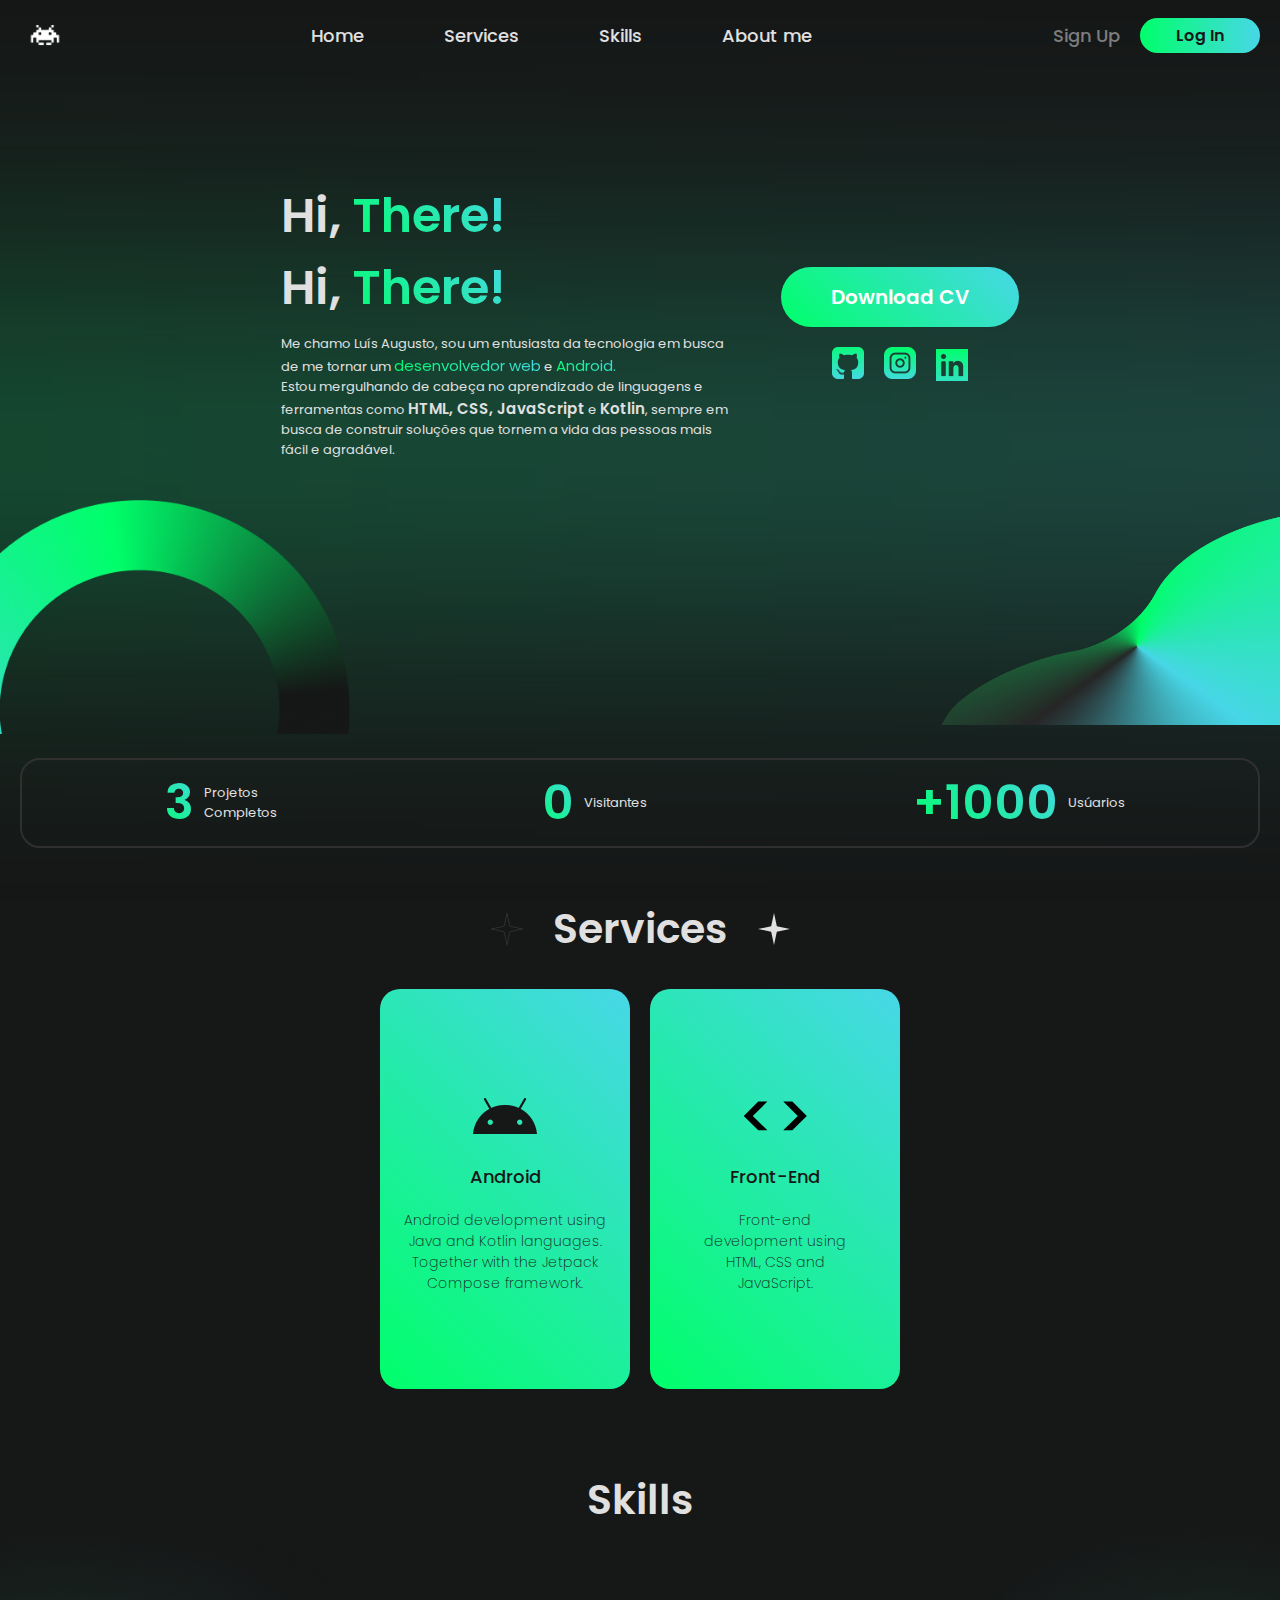
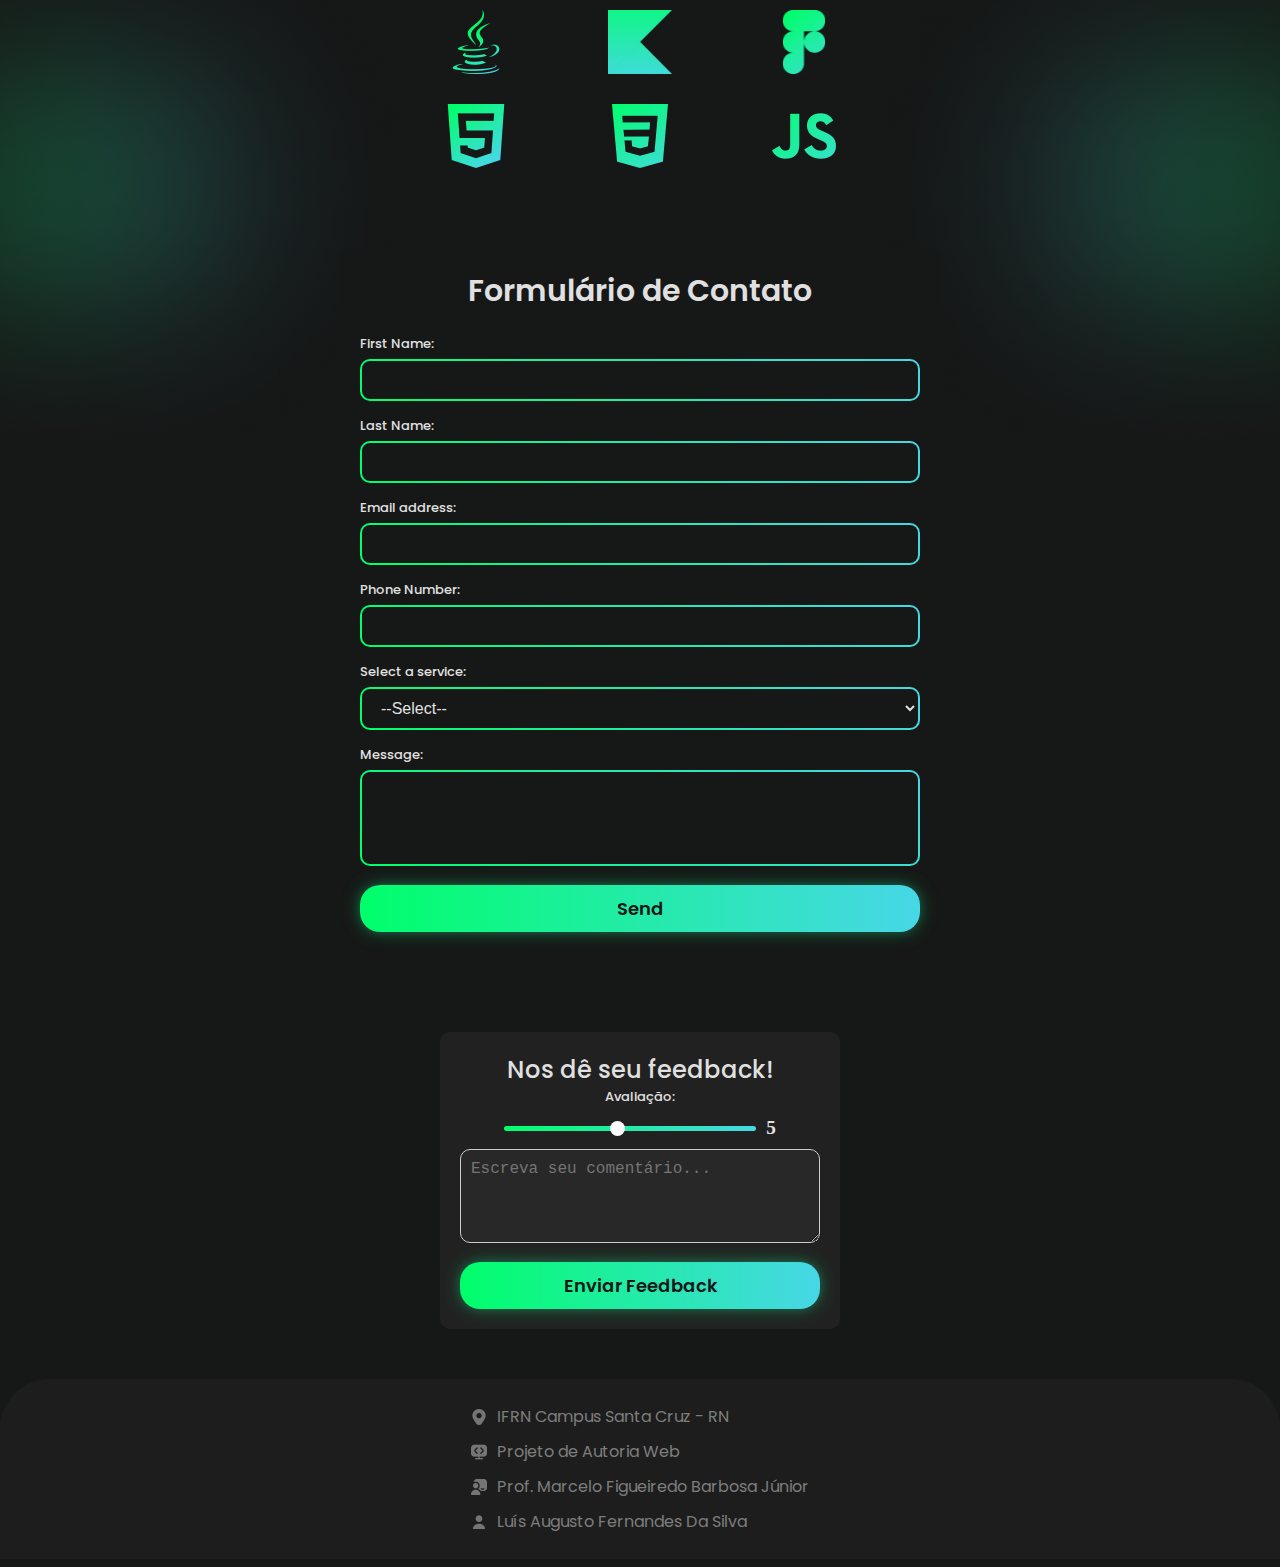
==== index.html @ b987722d "Tags estruturais inseridas" ====
<!DOCTYPE html>
  <html>

  <head>
    <meta charset="UTF-8">
    <meta name="viewport" content="width=device-width, initial-scale=1.0">
    <link rel="preconnect" href="https://fonts.googleapis.com">
    <link rel="preconnect" href="https://fonts.gstatic.com" crossorigin>
    <link
      href="https://fonts.googleapis.com/css2?family=Poppins:ital,wght@0,100;0,200;0,300;0,400;0,500;0,600;0,700;0,800;0,900&display=swap"
      rel="stylesheet">
    <link href="style.css" rel="stylesheet" type="text/css" />
    <title>Augusto - Portifolio</title>
    <script src="script.js" defer></script>
  </head>

  <body>
    <nav class="navbar">
      <img src="logo.webp" class="logo" alt="Logo" />
      <ul>
        <li class="item"><a href="#home">Home</a></li>
        <li class="item"><a href="#servicos">Services</a></li>
        <li class="item"><a href="#habilidades">Skills</a></li>
        <li class="item"><a href="about.html">About me</a></li>
      </ul>
      <div class="logar">
        <button class="signup">Sign Up</button>
        <input type="button" value="Log In" class="login" />
      </div>
    </nav>

    <div id="home" class="shine-bg">
      <div class="container">
        <aside class="apresentacao">
          <span class="text-normal">Hi, </span>
          <span class="text-gradient">There!</span>
          <div>
  <span class="text-normal">Hi, </span>
  <span class="text-gradient">There!</span>
</div>
    <div class="apresentacao2">
        <p class="text-normal-apresentacao">
            Me chamo Luís Augusto, sou um entusiasta da tecnologia em busca de me tornar um
   <span class="text-gradient-apresentacao">desenvolvedor web</span> e 
    <span class="text-gradient-apresentacao">Android.</span>
  </p>
    <p class="text-normal-apresentacao">
      Estou mergulhando de cabeça no aprendizado de linguagens e ferramentas como
      <span class="text-bold">HTML, CSS, JavaScript</span> e 
    <span class="text-bold">Kotlin</span>, sempre em busca de construir soluções que 
      tornem a vida das pessoas mais fácil e agradável.
    </p>
  </div>
        </aside>
        <main class="info">
          <div class="curriculo">
            <input type="button" value="Download CV" class="cv-button" />
          </div>
          <div class="sociais">
            <a href="https://github.com/LuisAugustoDev" target="_blank">
              <img src="github.svg" alt="Github" class="git"/>
            </a>
            <a href="https://www.instagram.com/lluis.augusto_" target="_blank">
              <img src="instagram.svg" alt="Instagram" class="insta"/>
            </a>
            <img src="linkedin.svg" alt="Linkedin" class="linkedin" class="linkedin"/>
          </div>
        </main>
      </div>
      <div class="conteiner-shapes">
        <div class="circle-shape">
          <img src="circle.png" class="progress" />
        </div>
        <div class="shape">
          <img src="shape.png" class="shape-right" />
        </div>
      </div>
      <div id="servicos" class="borda-info">
        <div class="text-info">
          <span class="text-gradient">3</span>
          <span class="text-normal-apresentacao">Projetos <br> Completos</span>
        </div>
        <div class="visitors">
          <span class="text-gradient">0</span>
          <span class="text-normal-apresentacao">Visitantes</span>
        </div>
        <div class="user">
          <span class="text-gradient">+1000</span>
          <span class="text-normal-apresentacao">Usúarios</span>
        </div>
      </div>
      <div class="section-services">
        <img src="star_outlined.svg" alt="Star" />
        <h3>Services</h3>
        <img src="star.svg" alt="Star" />
      </div>
      <section class="services">
        <div class="android">
          <img src="android.svg" />
          <h3 class="service-android-text">Android</h3>
          <h5 class="service-android">Android development using Java and Kotlin languages. Together with the Jetpack
            Compose framework.</h5>
        </div>
        <div class="web">
          <img src="tag_html.svg" />
          <h3 class="service-web-text">Front-End</h3>
          <h5 class="service-web">Front-end development using HTML, CSS and JavaScript.</h5>
        </div>
      </section>
      <section id="habilidades" class="skills-section">
        <div class="section-services">
          <h3>Skills</h3>
        </div>
        <div class="spot-light">
          <img src="spot.png" />
        </div>
        <div class="spot-light2">
          <img src="spot.png" />
        </div>
        <div class="skills-languages">
          <div class="skills-android">
            <img src="java.svg" />
            <img src="kotlin.svg" />
            <img src="figma.svg" />
          </div>
          <div class="skills-web">
            <img src="html.svg" />
            <img src="css.svg" />
            <img src="javascript.svg" />
          </div>
        </div>
      </section>
      <div class="form-container">
        <h1>Formulário de Contato</h1>
        <form action="#" method="POST">
          <label for="first-name">First Name:</label>
          <input type="text" class="custom-input" id="first-name" name="first-name" required>

          <label for="last-name">Last Name:</label>
          <input type="text" class="custom-input" id="last-name" name="last-name" required>

          <label for="email">Email address:</label>
          <input type="email" class="custom-input" id="email" name="email" required>

          <label for="phone">Phone Number:</label>
          <input type="tel" class="custom-input" id="phone" name="phone" required>

          <label for="service">Select a service:</label>
          <select id="service" class="custom-input" name="service" required>
            <option value="">--Select--</option>
            <option value="android">Android</option>
            <option value="web">Web</option>
          </select>

          <label for="message">Message:</label>
          <textarea id="message" class="custom-input" name="message" rows="4" required></textarea>

          <button type="submit" class="send">Send</button>
        </form>
      </div>
      <div class="feedback">
      <div class="feedback-container">
          <h2>Nos dê seu feedback!</h2>

          <!-- Avaliação com input range -->
          <label for="rating-range">Avaliação:</label>
          <div class="range-container">
              <input type="range" id="rating-range" min="1" max="10" value="5" oninput="updateRatingValue(this.value)">
              <span id="rating-value">5</span> <!-- Exibe o valor da nota -->
          </div>

          <!-- Comentário do usuário -->
          <textarea placeholder="Escreva seu comentário..." rows="4" class="text-field"></textarea>

          <!-- Botão de envio -->
          <button type="submit" class="send">Enviar Feedback</button>
      </div>
      </div>
      <footer class="footer">
        <div class="footer-content">
          <div class="footer-item">
            <img src="local.svg" alt="Local" />
            <p>IFRN Campus Santa Cruz - RN</p>
          </div>
          <div class="footer-item">
            <img src="materia.svg" alt="Matéria" />
            <p>Projeto de Autoria Web</p>
          </div>
          <div class="footer-item">
            <img src="professor.svg" alt="Professor" />
            <p>Prof. Marcelo Figueiredo Barbosa Júnior</p>
          </div>
          <div class="footer-item">
            <img src="user.svg" alt="Aluno" />
            <p>Luís Augusto Fernandes Da Silva</p>
          </div>
        </div>
      </footer>
  </body>

  </html>
---- style.css ----
* {
  padding: 0;
  margin: 0;
  box-sizing: border-box;
}

:root {
  --bg-color: #161717;
  --text-color: #e0e0e0;
  --main-color: #00FF6A;
  --sec-color: #47D7E7;
  --sign-up: #7D7D7D;
  --stroke: #303030;
  --footer-color: #7D7D7D;
  --bg-footer: #1D1D1D;
  --box-color: #1B1B1B;
}

html {
  height: 100vh;
  height: 100%;
  width: 100%;
  scroll-behavior: smooth;
  background-color: var(--bg-color);
}

li {
  color: var(--text-color);
  text-decoration: none; /* Remove sublinhado padrão */
  list-style-type: none; /* Remove estilo padrão da lista */
  position: relative; /* Para posicionar o pseudo-elemento */
  font-family: 'Poppins', sans-serif;
  font-size: 18px;
  font-weight: 500; 
}

.logo {
  width: 50px;
  height: 50px;
}

.navbar {
  display: flex;
  align-items: center;
  justify-content: space-between; /* Espaça a logo, menu e botões */
  width: 100%;
  height: 70px;
  padding: 0 20px;
  z-index: 1000;
}

/* Estilo para o <ul> dentro da navbar */
.navbar ul {
  display: flex;
  list-style-type: none;
  margin: 0;
  padding: 0;
  gap: 80px; /* Controla o espaçamento entre os itens do menu */
  justify-content: center; /* Centraliza os itens do menu */
}

.navbar a{
  text-decoration: none;
  color: var(--text-color);
}

.navbar .item::after {
  content: ""; /* Necessário para mostrar o pseudo-elemento */
  position: absolute; /* Posiciona o pseudo-elemento em relação ao li */
  left: 0; /* Inicia a partir do lado esquerdo */
  right: 0; /* Vai até o lado direito */
  bottom: 0; /* Posiciona na parte inferior do li */
  height: 2px; /* Altura do sublinhado */
  background: linear-gradient(45deg, #00FF6A, #47D7E7); /* Gradiente desejado */
  transform: scaleX(0); /* Inicialmente invisível */
  transition: transform 0.3s ease; /* Transição suave */
}

.navbar .item:hover::after {
  transform: scaleX(1); /* Faz o sublinhado aparecer */
}

.logar {
  display: flex; /* Agrupa os botões de autenticação */
  align-items: center; /* Alinha verticalmente os itens do grupo */
  gap: 20px; /* Espaço entre os botões */
}

.signup {
  color: var(--sign-up);
  background-color: transparent;
  border: none;
  font-family: 'Poppins', sans-serif;
  font-size: 18px;
  font-weight: 500;
  cursor: pointer; /* Adiciona um indicador de que é clicável */
}

.login {
  background: linear-gradient(90deg, var(--main-color), var(--sec-color));
  cursor: pointer;
  border: none;
  width: 120px;
  height: 35px;
  border-radius: 30px;
  font-size: 16px;
  color: var(--bg-color);
  font-family: 'Poppins', sans-serif;
  font-weight: 600; 
}

.text-gradient {
    font-size: 48px; /* Tamanho da fonte */
    background: linear-gradient(45deg, #00FF6A, #47D7E7); /* Gradiente desejado */
    -webkit-background-clip: text; /* Clipagem do fundo para o texto */
    -webkit-text-fill-color: transparent; /* Preenchimento do texto transparente */
    display: inline-block; /* Para que o gradiente funcione corretamente */
    font-family: 'Poppins', sans-serif;
    font-weight: 600; 
}
.text-normal {
    font-size: 48px; /* Mesmo tamanho da fonte */
    color: #e0e0e0; /* Cor desejada */
    font-family: 'Poppins', sans-serif;
    font-weight: 600; 
}

.text-normal-apresentacao {
    font-size: 13px; /* Mesmo tamanho da fonte */
    color: #e0e0e0; /* Cor desejada */
    font-family: 'Poppins', sans-serif;
    font-weight: 400; 
}

.text-gradient-apresentacao {
    font-size: 15px; /* Tamanho da fonte */
    background: linear-gradient(45deg, var(--main-color), var(--sec-color)); /* Gradiente desejado */
    -webkit-background-clip: text; /* Clipagem do fundo para o texto */
    -webkit-text-fill-color: transparent; /* Preenchimento do texto transparente */
    display: inline-block; /* Para que o gradiente funcione corretamente */
    font-family: 'Poppins', sans-serif;
    font-weight: 400; 
}

.text-bold {
      font-size: 15px; /* Mesmo tamanho da fonte */
      color: var(--text-color); /* Cor desejada */
      font-family: 'Poppins', sans-serif;
      font-weight: 600; 
}

.shine-bg {
  position: absolute;
  top: 0; /* Alinha ao topo */
  left: 0; /* Alinha à esquerda */
  width: 100%; /* Largura total */
  height: 100%; /* Altura total */
  background-size: cover; /* Faz a imagem cobrir toda a área da div */
  background-position: center; /* Centraliza a imagem */
  z-index: -2; /* Coloca a imagem atrás dos outros elementos */
  background-image: url(shine.svg);
}

.text-normal, .text-gradient {
  font-size: 48px;
  font-weight: 600;
  color: var(--text-color);
}

.text-gradient {
  background: linear-gradient(45deg, var(--main-color), var(--sec-color));
  -webkit-background-clip: text;
  -webkit-text-fill-color: transparent;
}

.container {
  display: flex;
  align-items: center; /* Alinha verticalmente no centro */
  justify-content: center; /* Centraliza horizontalmente os itens */
  margin: 80px 20px 20px 20px;
  margin-top: 160px;
}

.apresentacao {
  flex: 1;
  max-width: 500px; /* Define uma largura máxima para limitar o espaço usado */
  padding: 20px;
  margin-right: 20px;
}

.apresentacao2 {
  margin-top: 10px;
}

.curriculo {
  display: flex;
  align-items: flex-start;
  margin-left: 0; /* Remove a margem para aproximar do texto */
}

.cv-button {
  background: linear-gradient(45deg, var(--main-color), var(--sec-color));
  border-radius: 30px;
  padding: 15px 50px;
  font-size: 20px;
  border: none;
  color: white;
  font-family: "Poppins", sans-serif;
  font-weight: 600;
  cursor: pointer;
  transition: transform 0.3s ease;
  margin-top: 10px;
}

.cv-button:hover {
    transform: translateY(-10px);
}

.sociais {
  display: flex;
  flex-direction: row; /* Alinha as imagens em linha */
  justify-content: center; /* Centraliza as imagens dentro da div */
  align-items: center; /* Alinha as imagens verticalmente no centro */
}

.sociais img {
  width: 32px;
  height: 32px;
  margin: 0 10px; /* Espaçamento opcional entre as imagens */
  margin-top: 20px;
}

.git {
  transition: transform 0.3s ease;
}

.git:hover {
  transform: scale(1.1);
}

.insta {
  transition: transform 0.3s ease;
}

.insta:hover {
  transform: scale(1.1);
}

.linkedin {
  transition: transform 0.3s ease;
}

.linkedin:hover {
  transform: scale(1.1);
}

.conteiner-shapes {
  display: flex;
  justify-content: space-between; /* Coloca um elemento na esquerda e outro na direita */
  align-items: center; /* Centraliza verticalmente caso haja diferença de altura */
}

.progress, .shape-right {
  width: 350px; /* Ajuste o tamanho conforme necessário */
  height: auto; /* Mantém a proporção da imagem */
}

.info-projects {
  display: flex;
  justify-content: center; /* Centraliza o conteúdo horizontalmente */
  align-items: center; /* Centraliza o conteúdo verticalmente */
}

.borda-info {
  display: flex;
  justify-content: space-around; /* Espaça os elementos uniformemente */
  align-items: center;
  width: calc(100% - 40px);
  height: 90px;
  border: 2px solid var(--stroke);
  border-radius: 20px;
  padding: 0 20px;
  margin: 20px;
  gap: 30px;
}

.text-info span,
.visitors span,
.user span {
  margin-left: 10px; /* Adiciona espaçamento vertical entre os spans */
}

.text-info, .visitors, .user {
  display: flex;
  flex-direction: row; /* Alinha o texto em coluna */
  align-items: center; /* Centraliza verticalmente */
}

.section-services {
  display: flex;
  color: var(--text-color);
  flex-direction: row;
  justify-content: center;
  align-items: center;
  font-family: "Poppins", sans-serif;
  font-weight: 400;
  font-size: 35px;
  margin-top: 50px;
}

.section-services h3 {
  font-weight: 600;
}


.section-services img {
  width: 32px;
  height: 32px;
  margin: 0px 30px;
}

.services {
  display: flex;
  flex-direction: row;
  justify-content: center;
  align-items: stretch; /* Garante que ambas as divs tenham a mesma altura */
  gap: 20px; /* Espaço entre os serviços Android e Web */
  color: var(--bg-color);
}

.android {
  display: flex;
  flex-direction: column;
  justify-content: center;
  align-items: center;
  background: linear-gradient(45deg, var(--main-color), var(--sec-color));
  padding: 15px;
  font-family: "Poppins", sans-serif;
  font-weight: 300;
  margin: 30px 0px;
  border-radius: 20px;
  font-size: 20px;
  height: 400px;
  width: 250px; /* Tamanho fixo para ambas as divs ficarem uniformes */
  box-sizing: border-box; /* Inclui padding na largura */
}

.web {
  display: flex;
  flex-direction: column;
  justify-content: center;
  align-items: center;
  background: linear-gradient(45deg, var(--main-color), var(--sec-color));
  padding: 15px;
  font-family: "Poppins", sans-serif;
  font-weight: 300;
  margin: 30px 0px;
  border-radius: 20px;
  font-size: 20px;
  height: 400px;
  width: 250px; /* Tamanho fixo para ambas as divs ficarem uniformes */
  box-sizing: border-box; /* Inclui padding na largura */

}

.android img, .web img {
  width: 64px;
  height: 64px;
  margin-bottom: 15px; /* Espaço entre a imagem e o texto */
}

.service-android-text, .service-web-text {
  font-weight: 500;
  margin-bottom: 10px; /* Espaço entre o título e a descrição */
  font-size: 18px;
  text-align: center;
}

.service-android{
  font-family: "Poppins", sans-serif;
  font-weight: 200;
  font-size: 14px;
  text-align: center;
  margin-top: 10px;
  line-height: 1.5;
}

.service-web {
  
  font-family: "Poppins", sans-serif;
  font-weight: 200;
  font-size: 14px;
  text-align: center;
  max-width: 150px;
  margin-top: 10px;
  line-height: 1.5;
}

.skills-languages {
  display: flex;
  flex-direction: column;
  justify-content: center;
  align-items: center;
  margin-top: 80px;
  gap: 30px; /* Espaço entre as duas linhas de imagens */
}

.skills-android, .skills-web {
  display: grid;
  grid-template-columns: repeat(3, 64px); /* 3 colunas com largura de 64px cada */
  gap: 100px; /* Espaço entre as imagens */
  justify-content: center;
}

.skills-android img, .skills-web img {
  width: 64px;
  height: 64px;
}

.skills-section {
  position: relative;
  padding: 0;
}

.spot-light {
  position: absolute;
  top: 0; /* Ou ajuste conforme necessário */
  right: 0; /* Alinha à direita */
  z-index: -1; /* Coloca o brilho atrás dos elementos */
  opacity: 0.5; /* Ajuste de transparência, se necessário */
}

.spot-light img {
  position: relative; /* Para usar com right */
  right: 0; /* Alinha a imagem à borda direita */
}

.spot-light2 {
  position: absolute;
  top: 0; /* Ou ajuste conforme necessário */
  left: 0; /* Alinha à direita */
  z-index: -1; /* Coloca o brilho atrás dos elementos */
  opacity: 0.5; /* Ajuste de transparência, se necessário */
}

.spot-light2 img {
  position: relative; /* Para usar com right */
  left: 0; /* Alinha a imagem à borda direita */
  transform: rotate(180deg);
}

.form-container {
  max-width: 600px;
  margin: 80px auto;
  background: var(--bg-color);
  padding: 20px;
  border-radius: 8px;
}

h1 {
  text-align: center;
  margin-bottom: 20px;
  color: var(--text-color);
  font-family: "Poppins", sans-serif;
  font-weight: 600;
  font-size: 30px;
}

label {
  display: block;
  margin-bottom: 5px;
  color: var(--text-color);
  font-family: "Poppins", sans-serif;
  font-weight: 500;
  font-size: 13px;
}

.custom-input, select, textarea {
  width: 100%;
  padding: 10px;
  margin-bottom: 15px;
  border: 1px solid #ccc;
  border-radius: 4px;
  font-size: 16px;
}

.send {
  width: 100%;
  padding: 10px;
  background: linear-gradient(90deg, var(--main-color), var(--sec-color));
  border: none;
  border-radius: 20px; /* Arredondamento das bordas */
  color: var(--bg-color);
  font-size: 18px;
  cursor: pointer;
  font-family: "Poppins", sans-serif;
  font-weight: 600;
  transition: background 0.3s, box-shadow 0.3s; /* Transição suave para a cor e sombra */
}

/* Efeito de brilho padrão */
.send {
  box-shadow: 0 0 10px rgba(71, 215, 231, 0.2), /* Brilho suave */
              0 0 20px rgba(0, 255, 106, 0.3); /* Brilho mais forte */
}

/* Efeito de brilho ao passar o mouse */
.send:hover {
  background: linear-gradient(90deg, var(--main-color), var(--sec-color));
  box-shadow: 0 0 20px rgba(71, 215, 231, 0.6), /* Aumenta o brilho */
              0 0 30px rgba(0, 255, 106, 0.8); /* Aumenta o brilho mais forte */
}


.custom-input {
  background-color: #161717; /* Cor de fundo */
  border: 2px solid transparent; /* Borda transparente */
  border-radius: 10px; /* Arredondamento das bordas */
  padding: 10px 15px; /* Espaçamento interno */
  font-size: 16px; /* Tamanho da fonte */
  color: var(--text-color); /* Cor do texto */
  outline: none; /* Remove o contorno padrão ao focar */
  resize: none;
  transition: border 0.3s ease; /* Transição suave para a borda */
  background-image: linear-gradient(var(--bg-color), var(--bg-color)), linear-gradient(45deg, var(--main-color), var(--sec-color)); /* Gradiente */
  background-clip: padding-box, border-box; /* Clip para as bordas */
  background-origin: border-box; /* Para que o gradiente apareça corretamente */
}

.custom-input::placeholder {
  color: rgba(255, 255, 255, 0.5); /* Cor do texto do placeholder */
}

.footer {
  display: flex;
  justify-content: center;
  align-items: center;
  background-color: var(--bg-footer); /* Cor de fundo */
  color: var(--footer-color); /* Cor do texto */
  padding: 20px; /* Espaçamento interno */
  text-align: center; /* Centraliza o texto */
  position: relative; /* Para posicionamento adequado */
  bottom: 0; /* Alinha na parte inferior */
  width: 100%; /* Ocupa toda a largura */
  border-radius: 50px 50px 0 0; /* Arredonda apenas as bordas esquerda e direita */
}

.footer-content {
  display: flex; /* Torna o contêiner flexível */
  flex-direction: column; /* Organiza os itens em coluna */
  align-items: flex-start; /* Alinha todos os itens à esquerda */
}

.footer-item {
  display: flex; /* Torna cada item flexível */
  align-items: center; /* Alinha a imagem e o texto verticalmente */
  gap: 10px; /* Espaçamento entre a imagem e o texto */
  margin-bottom: 10px; /* Espaço abaixo de cada item */
}

.footer-item {
  margin: 5px 0; /* Espaçamento entre os itens */
  font-family: "Poppins", sans-serif; /* Fonte */
  font-size: 16px; /* Tamanho da fonte */
}

.footer img {
  width: 16px;
  height: 16px;
}

.local {
  display: flex;
  flex-direction: row;
  justify-content: center;
  align-items: center;
  gap: 20px
}

.bg-about {
  display: flex;
  flex-direction: column;
  align-items: center;
  justify-content: center;
  text-align: center;
  position: relative;
  width: 100%;
  height: 100vh;
  padding: 20px;
  background-image: url('circle.png'), url('spot.png');
  background-repeat: no-repeat;
  background-position: left bottom, right bottom;
  
}

.alien-img {
  margin-top: 20px;
}

.alien-img img {
  width: 128px; /* Ajuste conforme necessário */
  height: 128px;
}

.container-about {
  display: flex;
  align-items: center; /* Alinha verticalmente no centro */
  justify-content: center; /* Centraliza horizontalmente os itens */
  flex-direction: column;
}

.bg-about {
  display: flex;
  flex-direction: column;
  align-items: center;
  justify-content: center;
  text-align: center;
  width: 100%;
  padding: 20px;
}

.container-about {
  display: flex;
  flex-direction: column;
  align-items: center;
  text-align: center;
}

.apresentacao-about{
  max-width: 500px; /* Define uma largura máxima para limitar o texto */
  text-align: center; /* Ajuste opcional para melhorar a apresentação do texto */
  margin: 20px auto; 
}

.apresentacao-about span {
  font-size: 15px; /* Mesmo tamanho da fonte */
  color: var(--text-color); /* Cor desejada */
  font-family: 'Poppins', sans-serif;
  font-weight: 400;
  line-height: 1.5;
}

.custom-input-login {
  background-color: #1b1b1b; /* Cor de fundo */
  border: 2px solid transparent; /* Borda transparente */
  border-radius: 10px; /* Arredondamento das bordas */
  padding: 10px 15px; /* Espaçamento interno */
  font-size: 16px; /* Tamanho da fonte */
  color: var(--text-color); /* Cor do texto */
  outline: none; /* Remove o contorno padrão ao focar */
  resize: none;
  width: 100%;
  transition: border 0.3s ease; /* Transição suave para a borda */
  background-image: linear-gradient(#1b1b1b, #1b1b1b), linear-gradient(45deg, var(--main-color), var(--sec-color)); /* Gradiente */
  background-clip: padding-box, border-box; /* Clip para as bordas */
  background-origin: border-box; /* Para que o gradiente apareça corretamente */
}

.login-container {
  display: flex;
  flex-direction: column;
  justify-content: center;
  background-color: #1B1B1B; /* Cor de fundo do formulário */
  padding: 30px; /* Espaçamento interno */
  border-radius: 20px; /* Bordas arredondadas */
  color: var(--text-color); /* Cor do texto */
}

/* Estilo para os rótulos */
.login-container label {
    margin-top: 15px; /* Espaçamento acima dos rótulos */
    display: block; /* Faz o rótulo ocupar toda a largura */
    text-align: left; /* Alinha o texto à esquerda */
    color: var(--text-color);
    font-family: "Poppins", sans-serif;
    font-size: 12px;
    font-weight: 500;
}

.send-about {
  width: 100%;
  padding: 10px;
  background: linear-gradient(90deg, var(--main-color), var(--sec-color));
  border: none;
  border-radius: 20px; /* Arredondamento das bordas */
  color: var(--bg-color);
  font-size: 18px;
  cursor: pointer;
  margin-top: 20px;
  font-family: "Poppins", sans-serif;
  font-weight: 600;
  transition: background 0.3s, box-shadow 0.3s; /* Transição suave para a cor e sombra */
}

/* Efeito de brilho padrão */
.send-about {
  box-shadow: 0 0 10px rgba(71, 215, 231, 0.1), /* Brilho suave */
              0 0 20px rgba(0, 255, 106, 0.2); /* Brilho mais forte */
}

/* Efeito de brilho ao passar o mouse */
.send-about:hover {
  background: linear-gradient(90deg, var(--main-color), var(--sec-color));
  box-shadow: 0 0 20px rgba(71, 215, 231, 0.4), /* Aumenta o brilho */
              0 0 30px rgba(0, 255, 106, 0.6); /* Aumenta o brilho mais forte */
}

.alien-logo{
  display: flex;
  flex-direction: row;
  align-items: center;
  justify-content: center;
}

.logo-login {
  
  width: 80px;
  height: 80px;
  object-fit: cover; /* Cobre o espaço do contêiner, cortando partes da imagem se necessário */
}

.what-is {
  margin: 10px 0;
}

.what {
  color: #4f4f4f;
  font-size: 16px;
  font-family: "Poppins", sans-serif;
  font-weight: 600;
  display: block; /* Faz o rótulo ocupar toda a largura */
  text-align: left; /* Alinha o texto à esquerda */
}

.section-checkbox {
  display: flex;
  flex-direction: row;
  gap: 10px;
}

input[type="checkbox"] {
  display: none; /* Oculta o checkbox padrão */
}

.section-checkbox label {
  position: relative;
  padding-left: 30px;
  cursor: pointer;
  font-size: 14px;
  color: var(--text-color);
  display: inline-flex;
  align-items: center;
  font-family: 'Poppins', sans-serif;
  font-weight: 400;
}

 .section-checkbox label::before {
  content: '';
  position: absolute;
  left: 0;
  width: 20px;
  height: 20px;
  background-color: #2e2e2e;
  border-radius: 5px;
  transition: background-color 0.3s ease, background-image 0.3s ease;
}

/* Quando o checkbox estiver selecionado, aplique o gradiente */
input[type="checkbox"]:checked + label::before {
  background-image: linear-gradient(135deg, var(--main-color), var(--sec-color));
}

input[type="checkbox"]:checked + label::after {
  content: '✓';
  position: absolute;
  left: 4px;
  color: #fff;
  font-size: 14px;
  font-weight: bold;
}

.sign-text {
    font-size: 35px; /* Mesmo tamanho da fonte */
    color: #e0e0e0; /* Cor desejada */
    font-family: 'Poppins', sans-serif;
    font-weight: 600; 
}

.send-submit {
  width: 100%;
  padding: 10px;
  background: linear-gradient(90deg, var(--main-color), var(--sec-color));
  border: none;
  border-radius: 20px; /* Arredondamento das bordas */
  color: var(--bg-color);
  font-size: 16px;
  cursor: pointer;
  margin: 15px 0;
  font-family: "Poppins", sans-serif;
  font-weight: 600;
  transition: background 0.3s, box-shadow 0.3s; /* Transição suave para a cor e sombra */
}

/* Efeito de brilho padrão */
.send-submit {
  box-shadow: 0 0 10px rgba(71, 215, 231, 0.1), /* Brilho suave */
              0 0 20px rgba(0, 255, 106, 0.2); /* Brilho mais forte */
}

/* Efeito de brilho ao passar o mouse */
.send-submit:hover {
  background: linear-gradient(90deg, var(--main-color), var(--sec-color));
  box-shadow: 0 0 20px rgba(71, 215, 231, 0.4), /* Aumenta o brilho */
              0 0 30px rgba(0, 255, 106, 0.6); /* Aumenta o brilho mais forte */
}

.reset-label {
  display: inline-block;
  margin-top: 10px;
  cursor: pointer;
}

.reset-button{
  background: linear-gradient(135deg, var(--main-color), var(--sec-color));
  border-radius: 10px;
  padding: 10px;
  border: none;
  appearance: none;
  font-family: 'Poppins', sans-serif;
  font-weight: 500;
  font-size: 14px;
}

.feedback{
  display: flex;
  align-items: center;
  flex-direction: column;
  justify-content: center;
  margin: 0 0 50px 0;
}

.feedback-container {
    width: 90%;
    max-width: 400px;
    padding: 20px;
    border-radius: 10px;
    color: var(--text-color);
    background-color: #212121;
    text-align: center;
}

.feedback-container h2{
  font-family: 'Poppins', sans-serif;
  font-weight: 500;
  
}

.text-field {
  border-radius: 10px;
  color: #909090;
  background-color: #282828;
}

.range-container {
  display: flex;
  align-items: center;
  justify-content: center;
  margin: 10px 0;
}

input[type="range"] {
  width: 70%;
  margin-right: 10px;
  -webkit-appearance: none;
  appearance: none;
  height: 5px;
  border-radius: 5px;
  outline: none;
  cursor: pointer;
  background: linear-gradient(135deg, var(--main-color), var(--sec-color)); /* Gradiente */
}

input[type="range"]::-webkit-slider-thumb {
  -webkit-appearance: none;
  appearance: none;
  width: 15px;
  height: 15px;
  border-radius: 50%;
  background: #fff; /* Cor do polegar */
  cursor: pointer;
}

input[type="range"]::-moz-range-thumb {
  width: 15px;
  height: 15px;
  border-radius: 50%;
  background: #fff; /* Cor do polegar */
  cursor: pointer;
}

#rating-value {
  font-size: 1.2rem;
  color: var(--text-color);
  font-weight: bold;
}
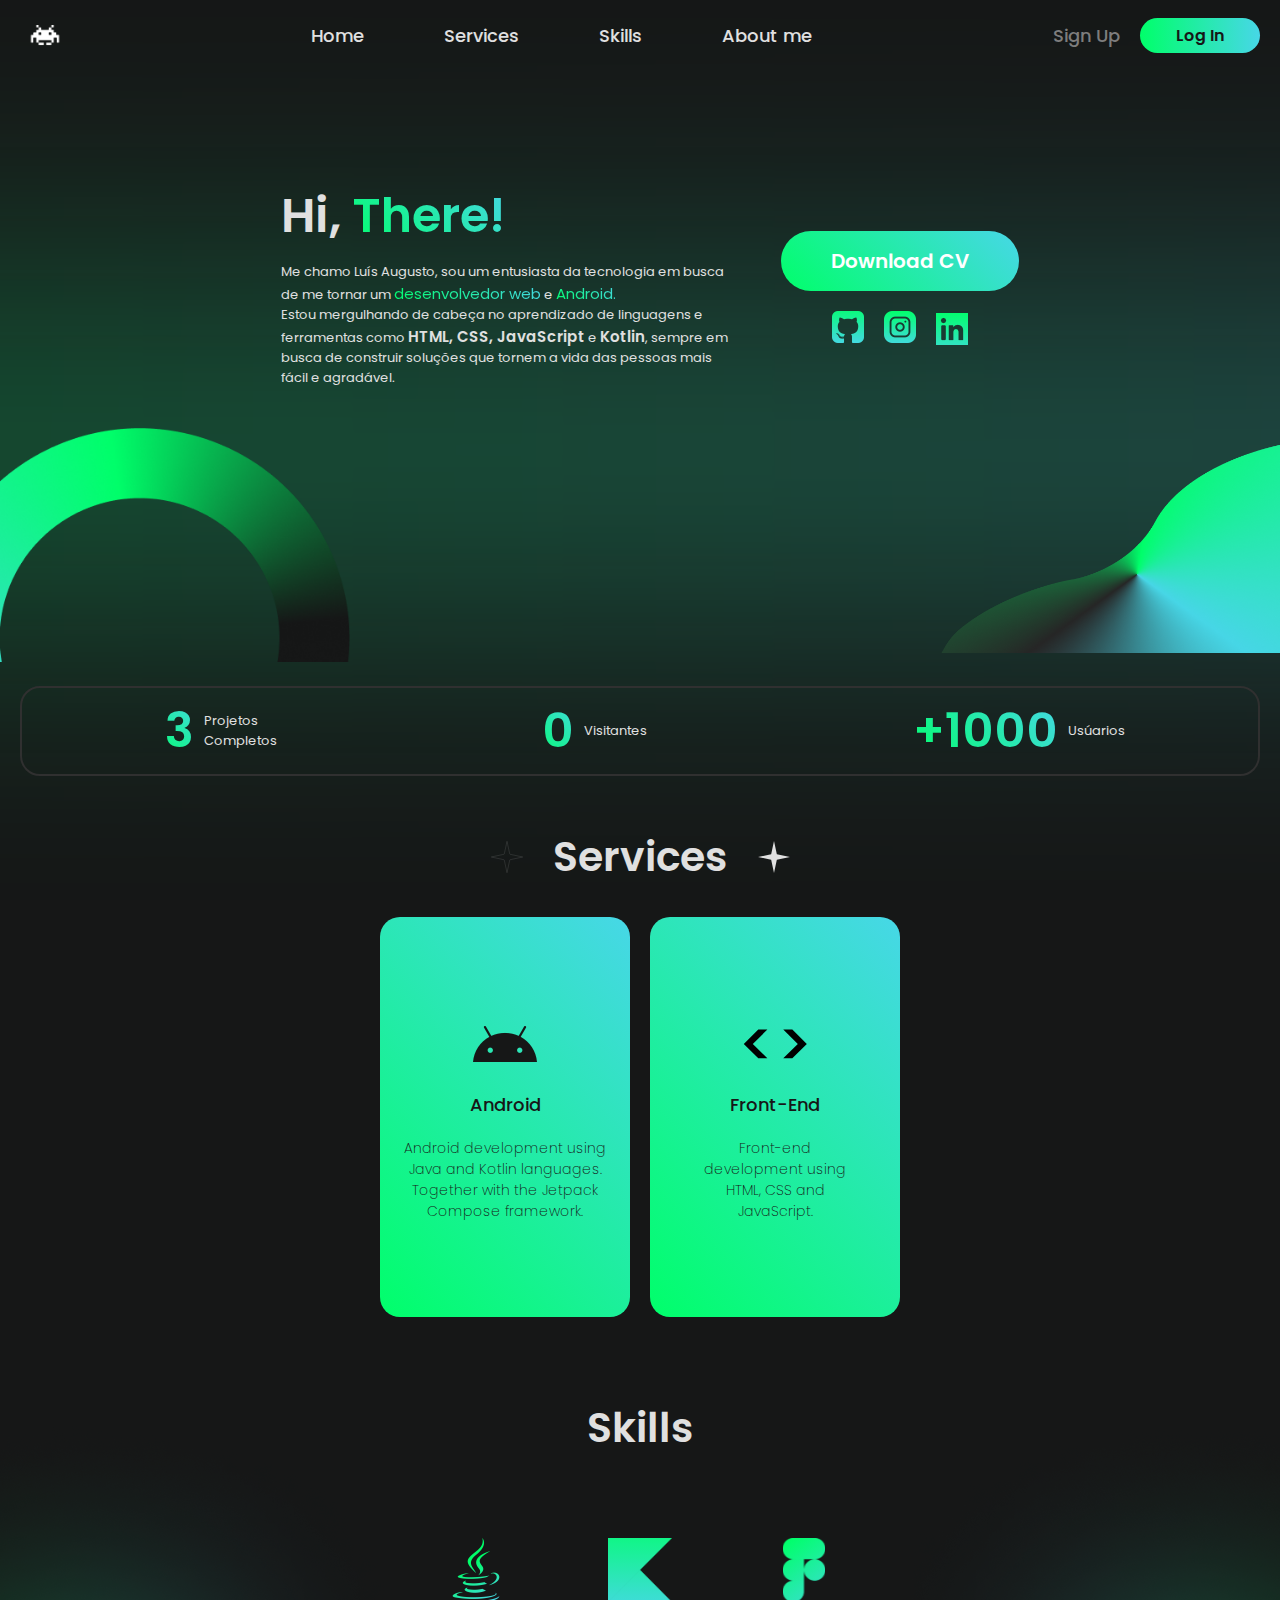
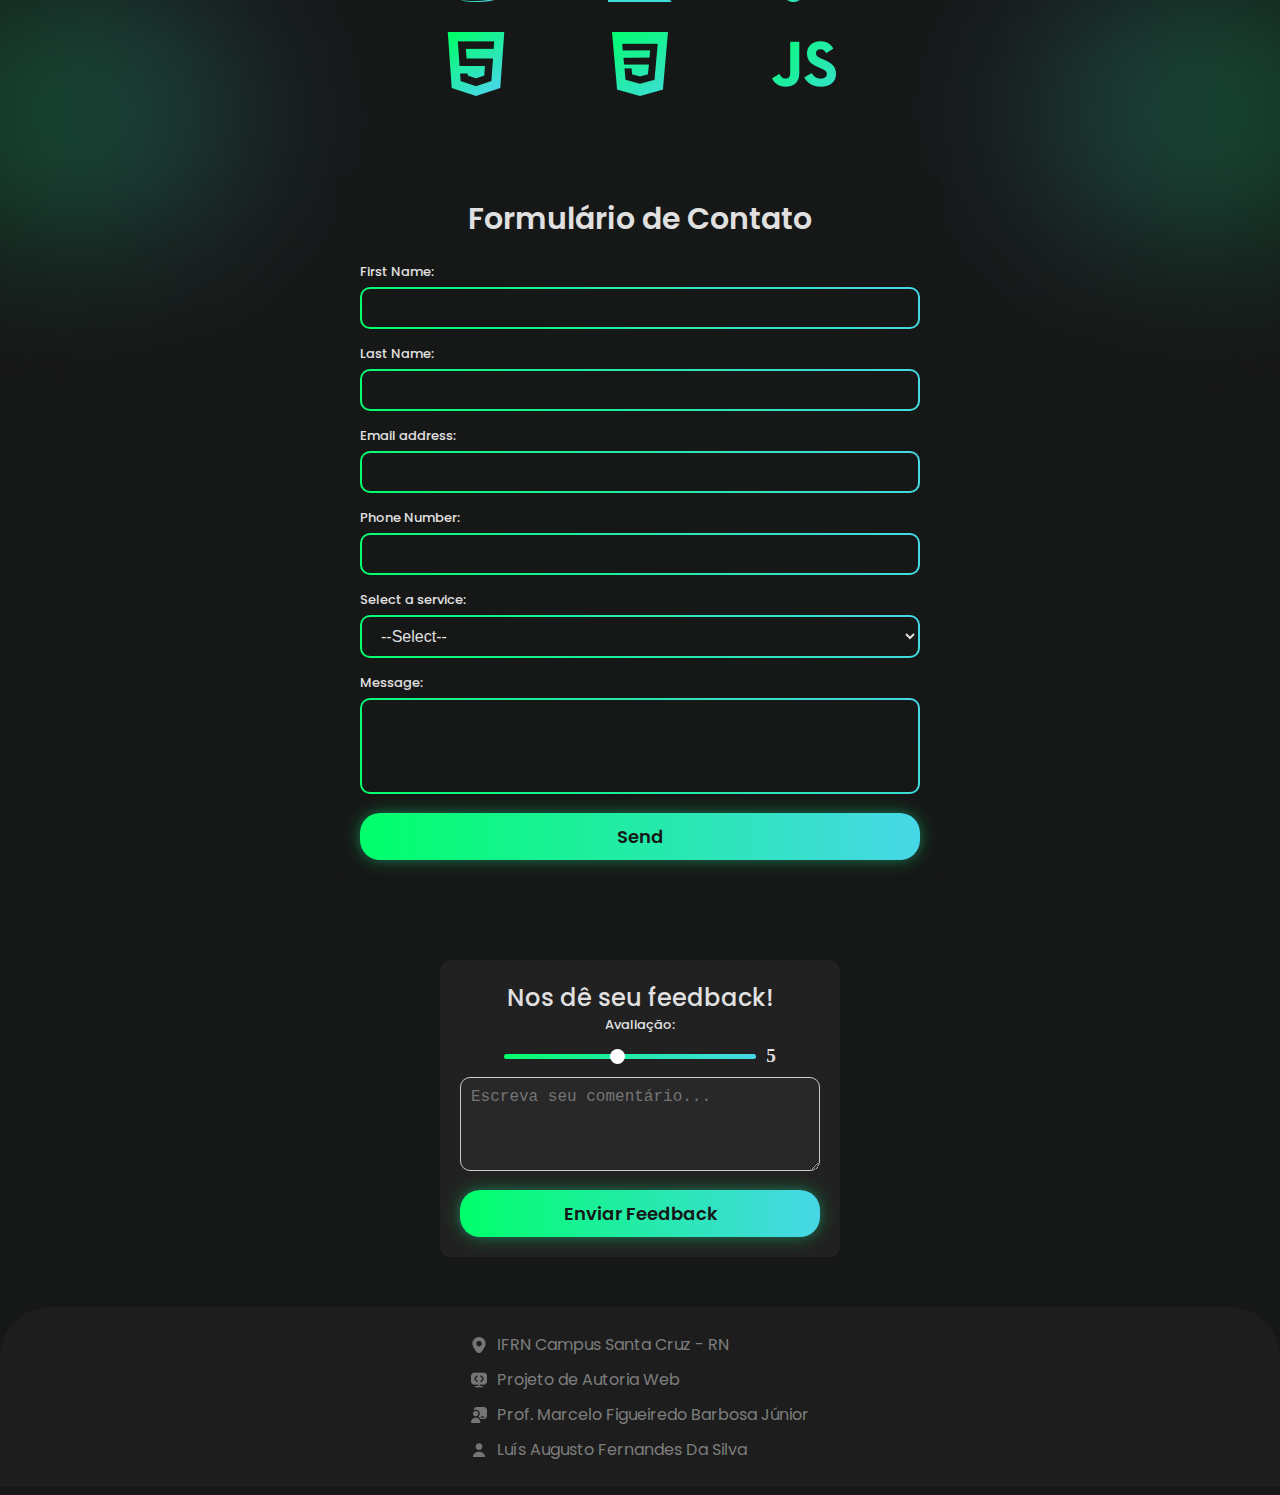
==== commit 2c2617d5: "Update index.html" ====
--- a/index.html
+++ b/index.html
@@ -35,10 +35,6 @@
         <aside class="apresentacao">
           <span class="text-normal">Hi, </span>
           <span class="text-gradient">There!</span>
-          <div>
-  <span class="text-normal">Hi, </span>
-  <span class="text-gradient">There!</span>
-</div>
     <div class="apresentacao2">
         <p class="text-normal-apresentacao">
             Me chamo Luís Augusto, sou um entusiasta da tecnologia em busca de me tornar um
@@ -131,7 +127,7 @@
           </div>
         </div>
       </section>
-      <div class="form-container">
+      <section class="form-container">
         <h1>Formulário de Contato</h1>
         <form action="#" method="POST">
           <label for="first-name">First Name:</label>
@@ -158,8 +154,8 @@
 
           <button type="submit" class="send">Send</button>
         </form>
-      </div>
-      <div class="feedback">
+      </section>
+      <section class="feedback">
       <div class="feedback-container">
           <h2>Nos dê seu feedback!</h2>
 
@@ -176,7 +172,7 @@
           <!-- Botão de envio -->
           <button type="submit" class="send">Enviar Feedback</button>
       </div>
-      </div>
+      </section>
       <footer class="footer">
         <div class="footer-content">
           <div class="footer-item">
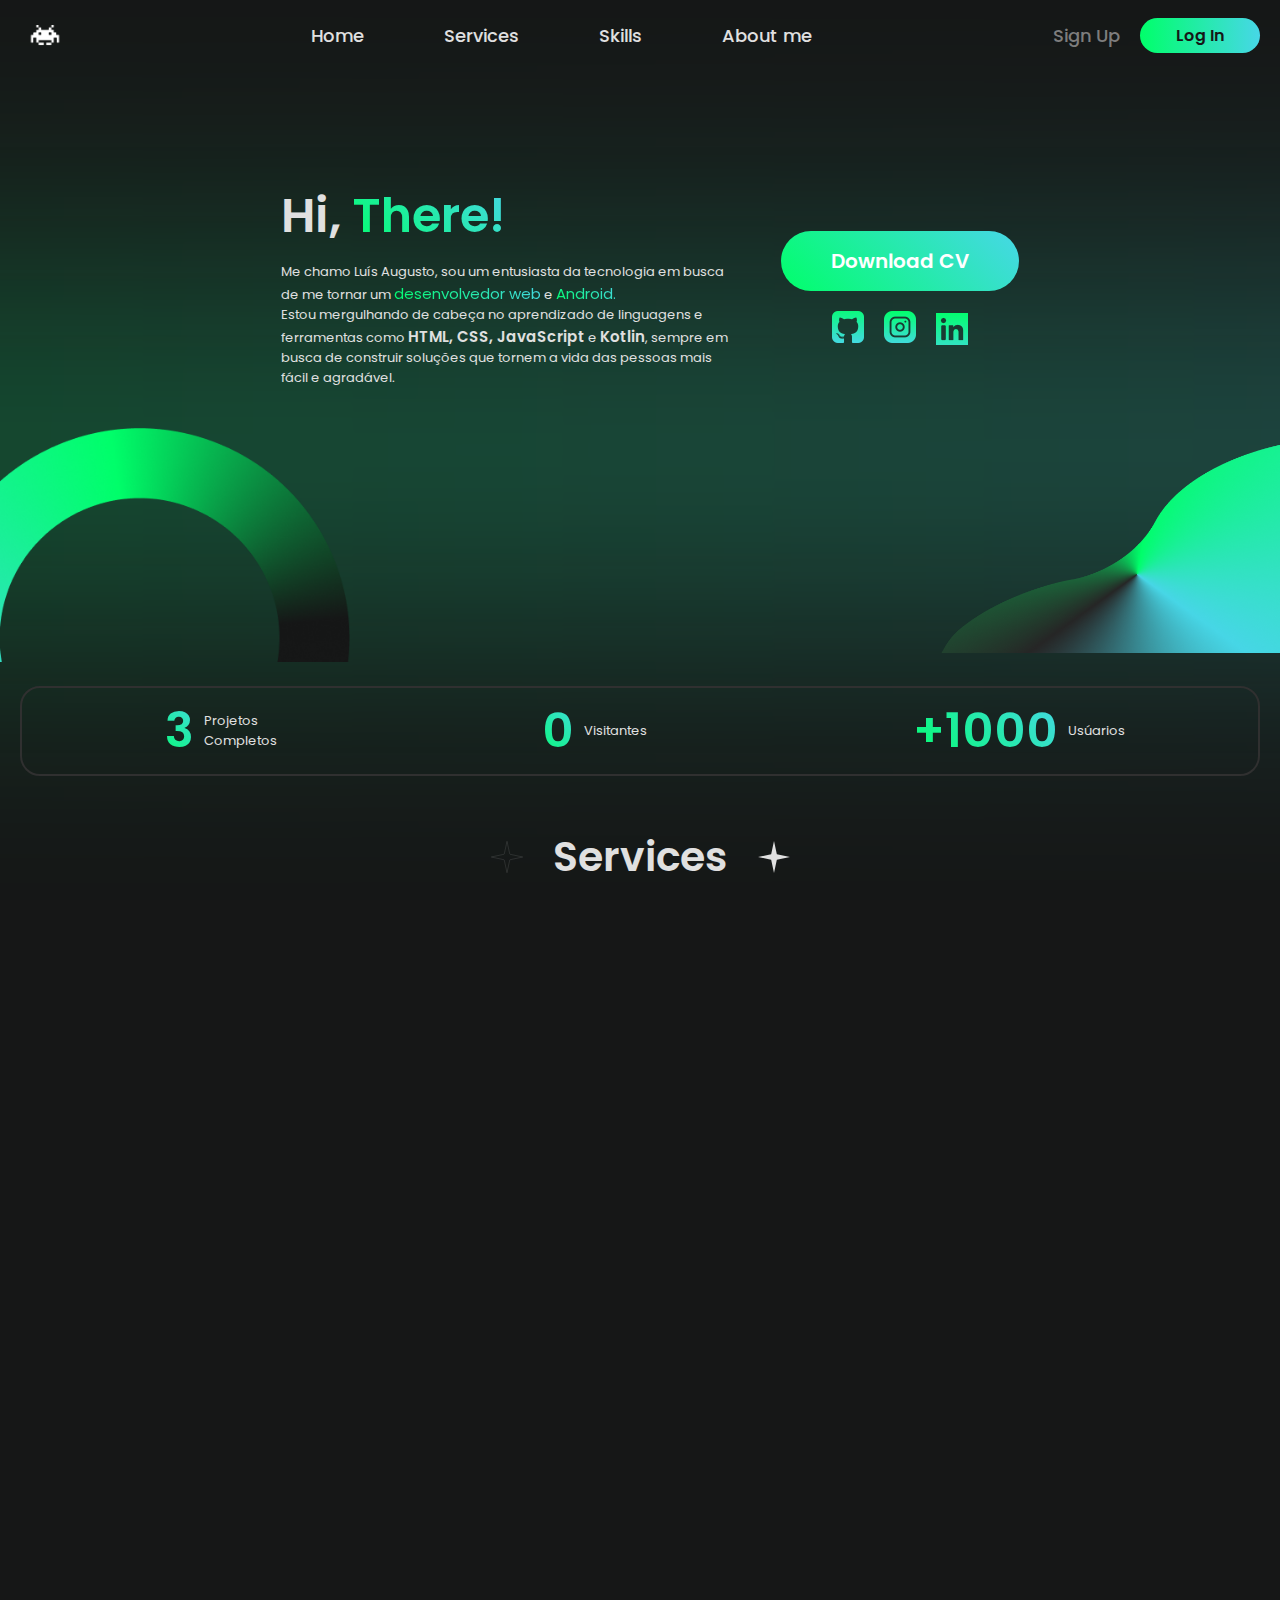
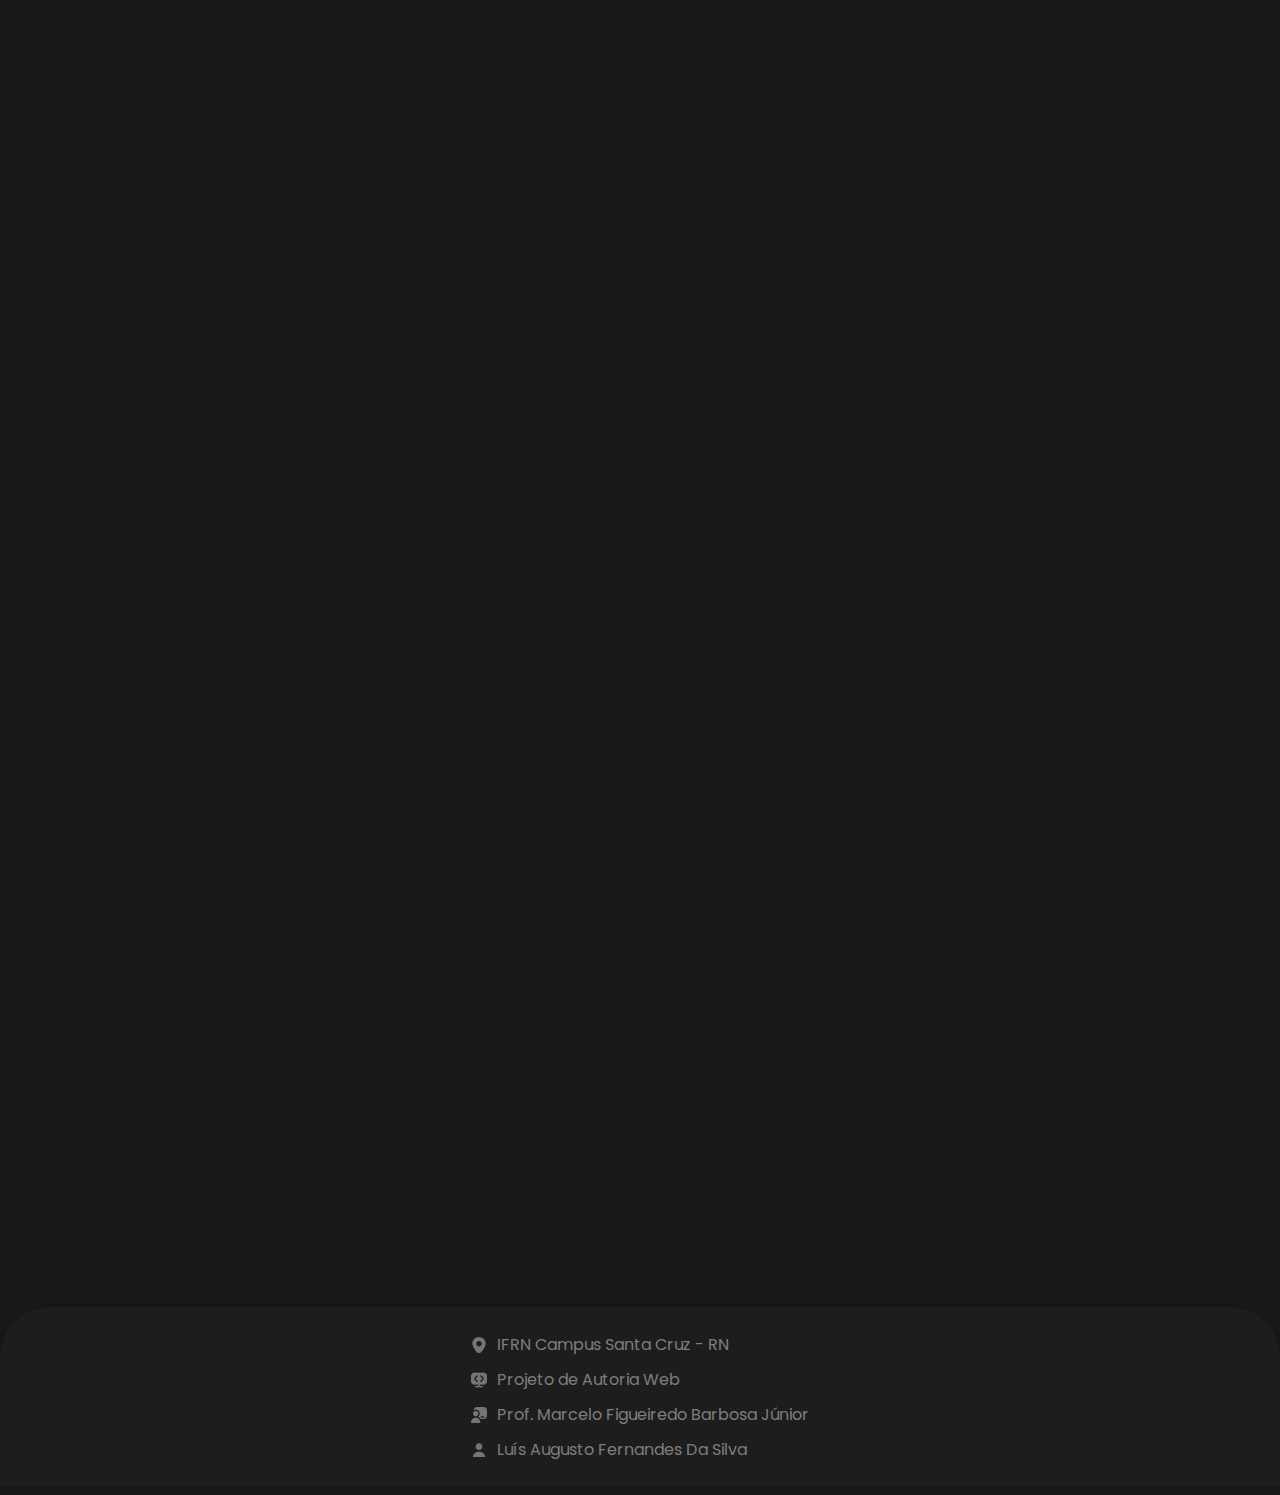
==== commit c414f850: "Finalização do Projeto" ====
--- a/index.html
+++ b/index.html
@@ -72,62 +72,65 @@
           <img src="shape.png" class="shape-right" />
         </div>
       </div>
-      <div id="servicos" class="borda-info">
+      <div id="servicos" class="borda-info fade-in">
         <div class="text-info">
-          <span class="text-gradient">3</span>
-          <span class="text-normal-apresentacao">Projetos <br> Completos</span>
+            <span class="text-gradient">3</span>
+            <span class="text-normal-apresentacao">Projetos <br> Completos</span>
         </div>
         <div class="visitors">
-          <span class="text-gradient">0</span>
-          <span class="text-normal-apresentacao">Visitantes</span>
+            <span class="text-gradient">0</span>
+            <span class="text-normal-apresentacao">Visitantes</span>
         </div>
         <div class="user">
-          <span class="text-gradient">+1000</span>
-          <span class="text-normal-apresentacao">Usúarios</span>
-        </div>
-      </div>
-      <div class="section-services">
+            <span class="text-gradient">+1000</span>
+            <span class="text-normal-apresentacao">Usúarios</span>
+        </div>
+    </div>
+    
+    <div class="section-services fade-in">
         <img src="star_outlined.svg" alt="Star" />
         <h3>Services</h3>
         <img src="star.svg" alt="Star" />
-      </div>
-      <section class="services">
+    </div>
+    
+    <section class="services fade-in">
         <div class="android">
-          <img src="android.svg" />
-          <h3 class="service-android-text">Android</h3>
-          <h5 class="service-android">Android development using Java and Kotlin languages. Together with the Jetpack
-            Compose framework.</h5>
+            <img src="android.svg" />
+            <h3 class="service-android-text">Android</h3>
+            <h5 class="service-android">Android development using Java and Kotlin languages. Together with the Jetpack
+                Compose framework.</h5>
         </div>
         <div class="web">
-          <img src="tag_html.svg" />
-          <h3 class="service-web-text">Front-End</h3>
-          <h5 class="service-web">Front-end development using HTML, CSS and JavaScript.</h5>
-        </div>
-      </section>
-      <section id="habilidades" class="skills-section">
+            <img src="tag_html.svg" />
+            <h3 class="service-web-text">Front-End</h3>
+            <h5 class="service-web">Front-end development using HTML, CSS and JavaScript.</h5>
+        </div>
+    </section>
+    
+    <section id="habilidades" class="skills-section fade-in">
         <div class="section-services">
-          <h3>Skills</h3>
+            <h3>Skills</h3>
         </div>
         <div class="spot-light">
-          <img src="spot.png" />
+            <img src="spot.png" />
         </div>
         <div class="spot-light2">
-          <img src="spot.png" />
+            <img src="spot.png" />
         </div>
         <div class="skills-languages">
-          <div class="skills-android">
-            <img src="java.svg" />
-            <img src="kotlin.svg" />
-            <img src="figma.svg" />
-          </div>
-          <div class="skills-web">
-            <img src="html.svg" />
-            <img src="css.svg" />
-            <img src="javascript.svg" />
-          </div>
-        </div>
-      </section>
-      <section class="form-container">
+            <div class="skills-android">
+                <img src="java.svg" />
+                <img src="kotlin.svg" />
+                <img src="figma.svg" />
+            </div>
+            <div class="skills-web">
+                <img src="html.svg" />
+                <img src="css.svg" />
+                <img src="javascript.svg" />
+            </div>
+        </div>
+    </section>    
+      <section class="form-container fade-in">
         <h1>Formulário de Contato</h1>
         <form action="#" method="POST">
           <label for="first-name">First Name:</label>
@@ -155,7 +158,7 @@
           <button type="submit" class="send">Send</button>
         </form>
       </section>
-      <section class="feedback">
+      <section class="feedback fade-in">
       <div class="feedback-container">
           <h2>Nos dê seu feedback!</h2>
 
--- a/style.css
+++ b/style.css
@@ -17,7 +17,6 @@
 }
 
 html {
-  height: 100vh;
   height: 100%;
   width: 100%;
   scroll-behavior: smooth;
@@ -258,6 +257,7 @@
   display: flex;
   justify-content: space-between; /* Coloca um elemento na esquerda e outro na direita */
   align-items: center; /* Centraliza verticalmente caso haja diferença de altura */
+  
 }
 
 .progress, .shape-right {
@@ -296,6 +296,15 @@
   align-items: center; /* Centraliza verticalmente */
 }
 
+.fade-in {
+  opacity: 0;  /* Inicialmente invisível */
+  transition: opacity 1s ease-out; /* Transição suave para visibilidade */
+}
+
+.fade-in.visible {
+  opacity: 1; /* Torna o elemento visível */
+}
+
 .section-services {
   display: flex;
   color: var(--text-color);
@@ -360,10 +369,9 @@
   height: 400px;
   width: 250px; /* Tamanho fixo para ambas as divs ficarem uniformes */
   box-sizing: border-box; /* Inclui padding na largura */
-
-}
-
-.android img, .web img {
+}
+
+.img, .web img {
   width: 64px;
   height: 64px;
   margin-bottom: 15px; /* Espaço entre a imagem e o texto */
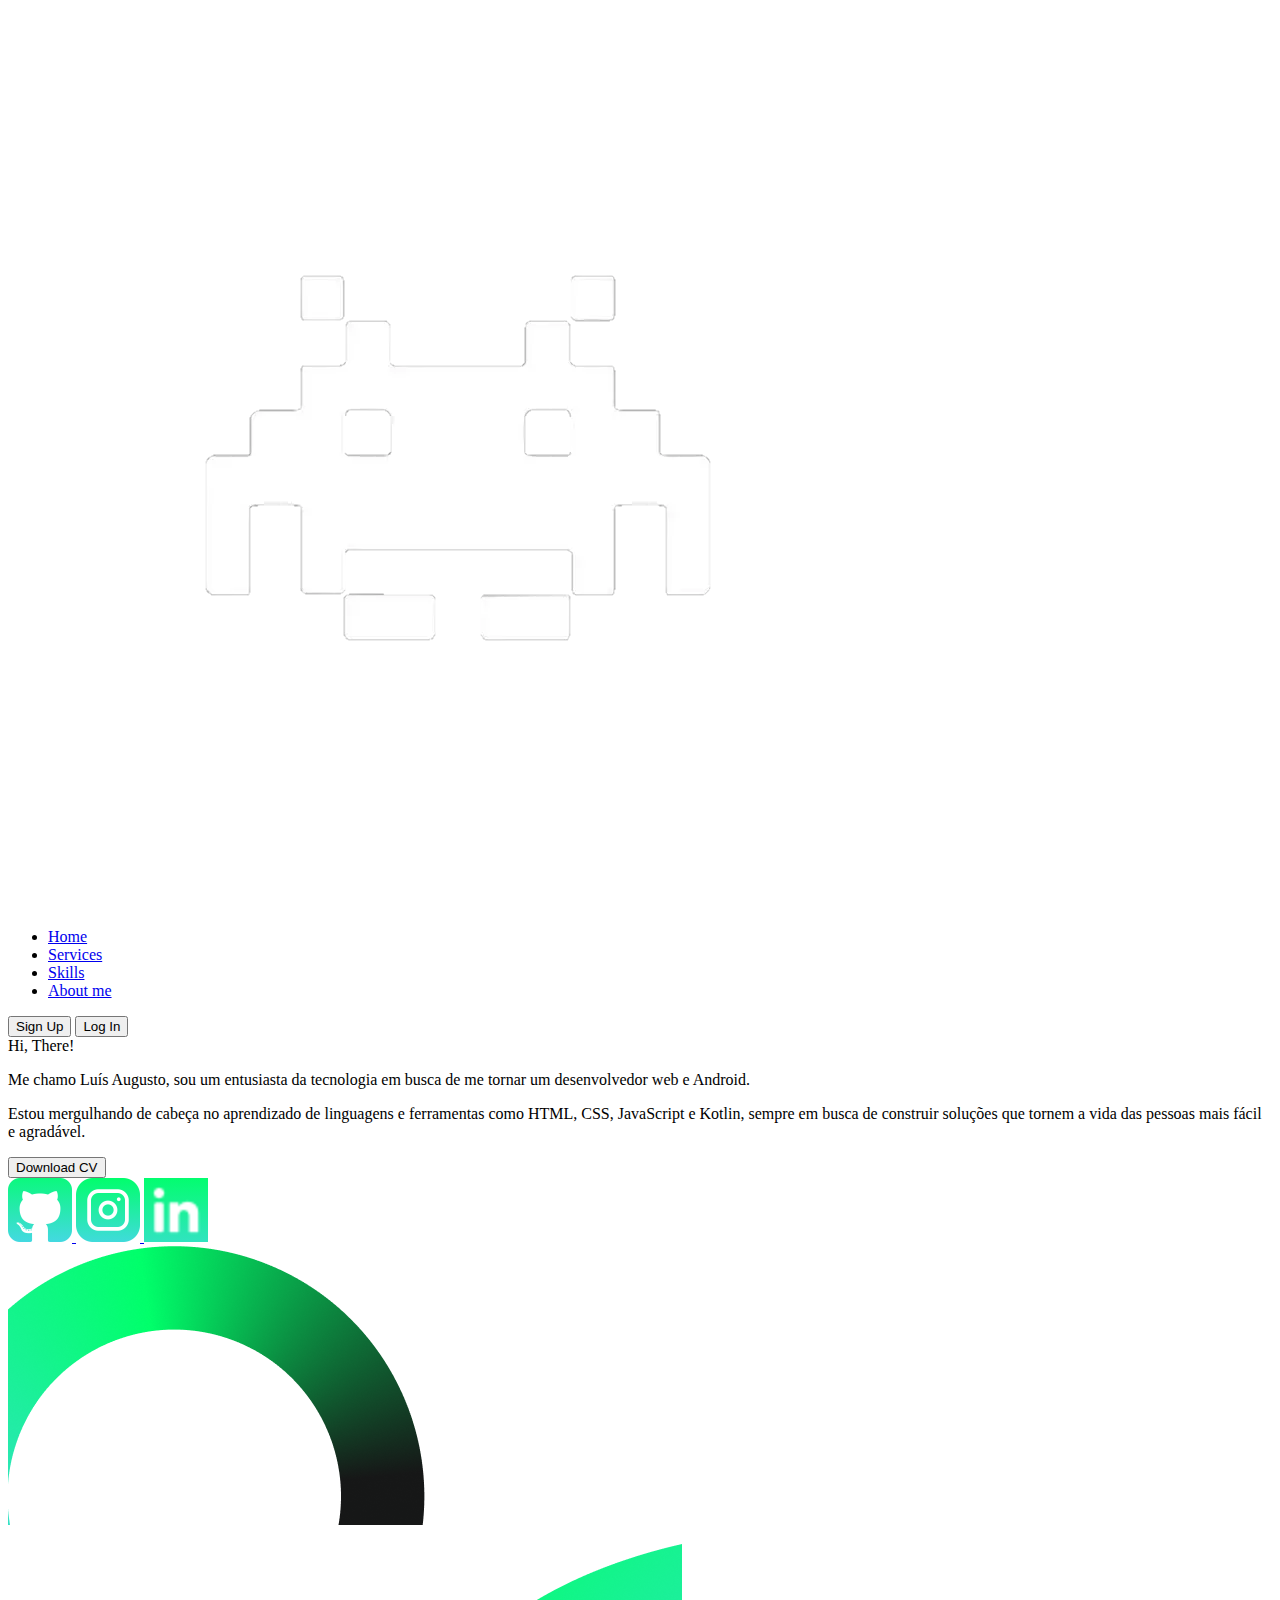
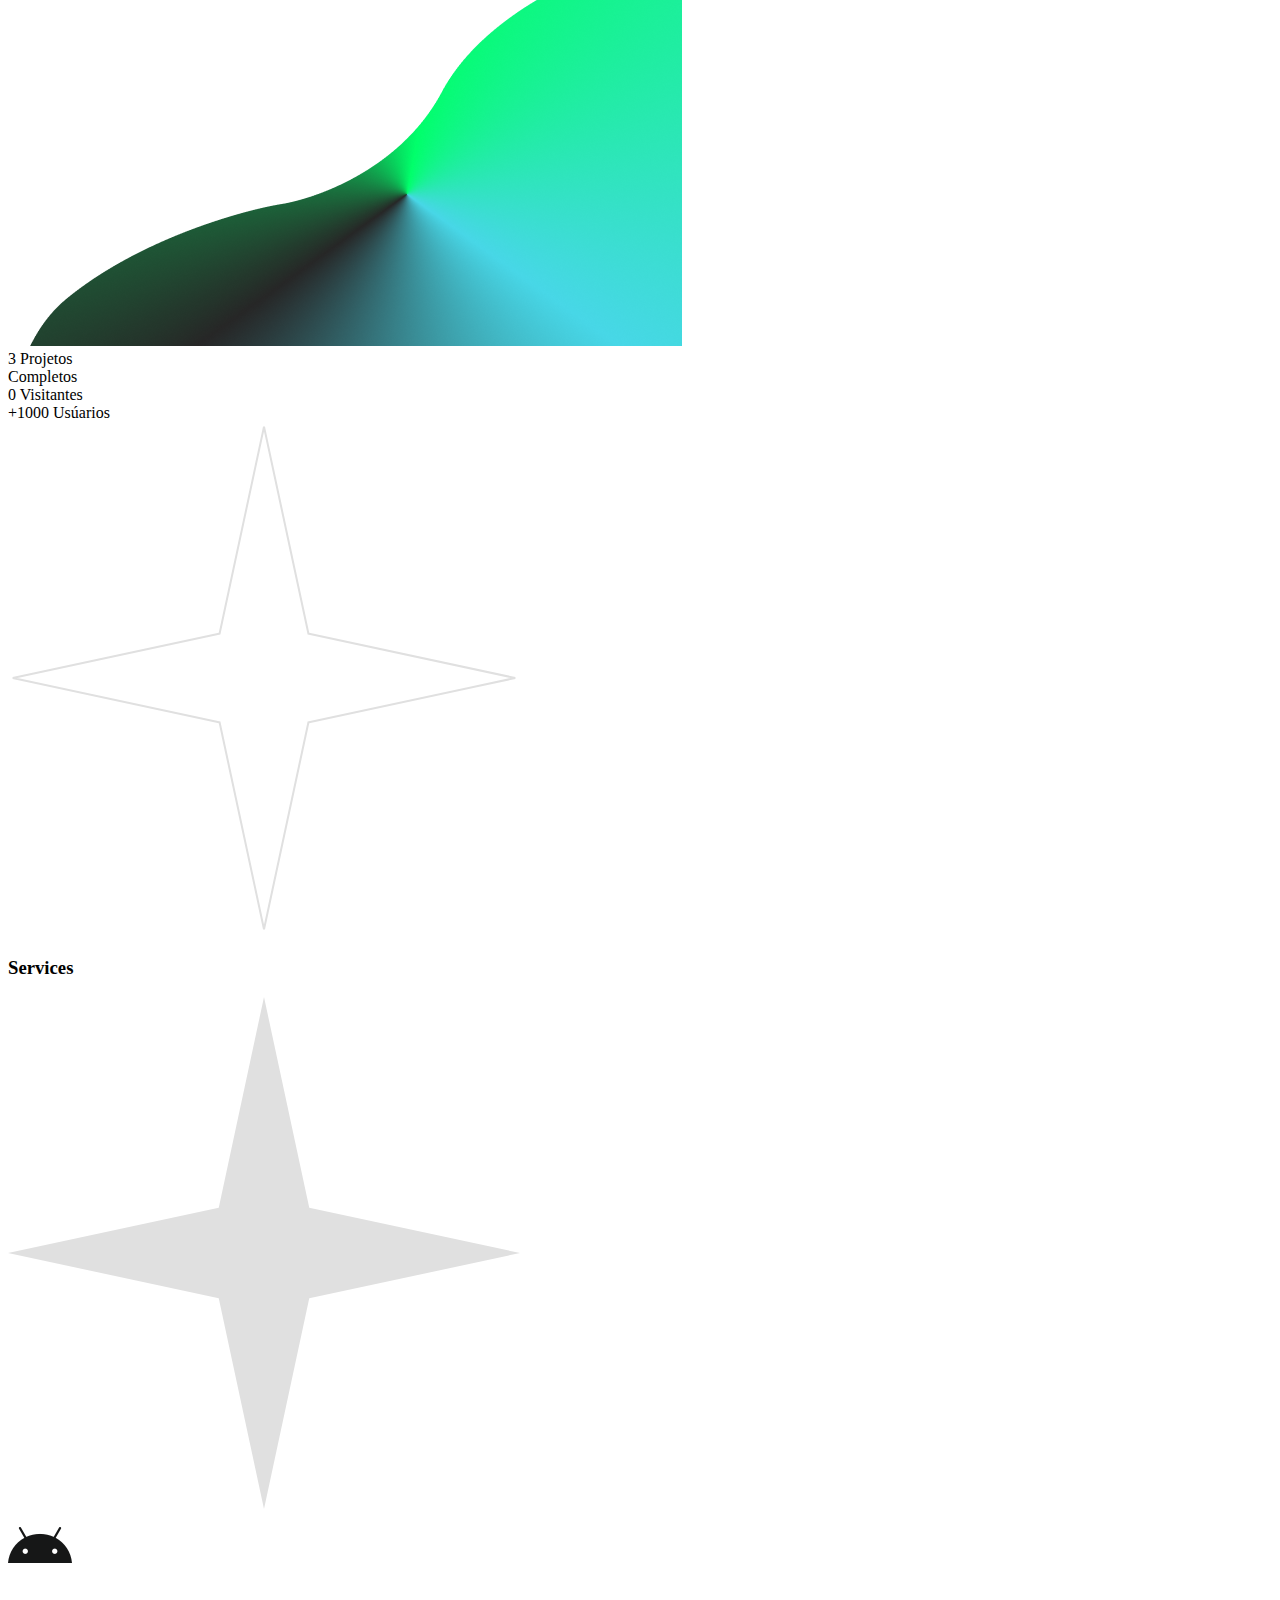
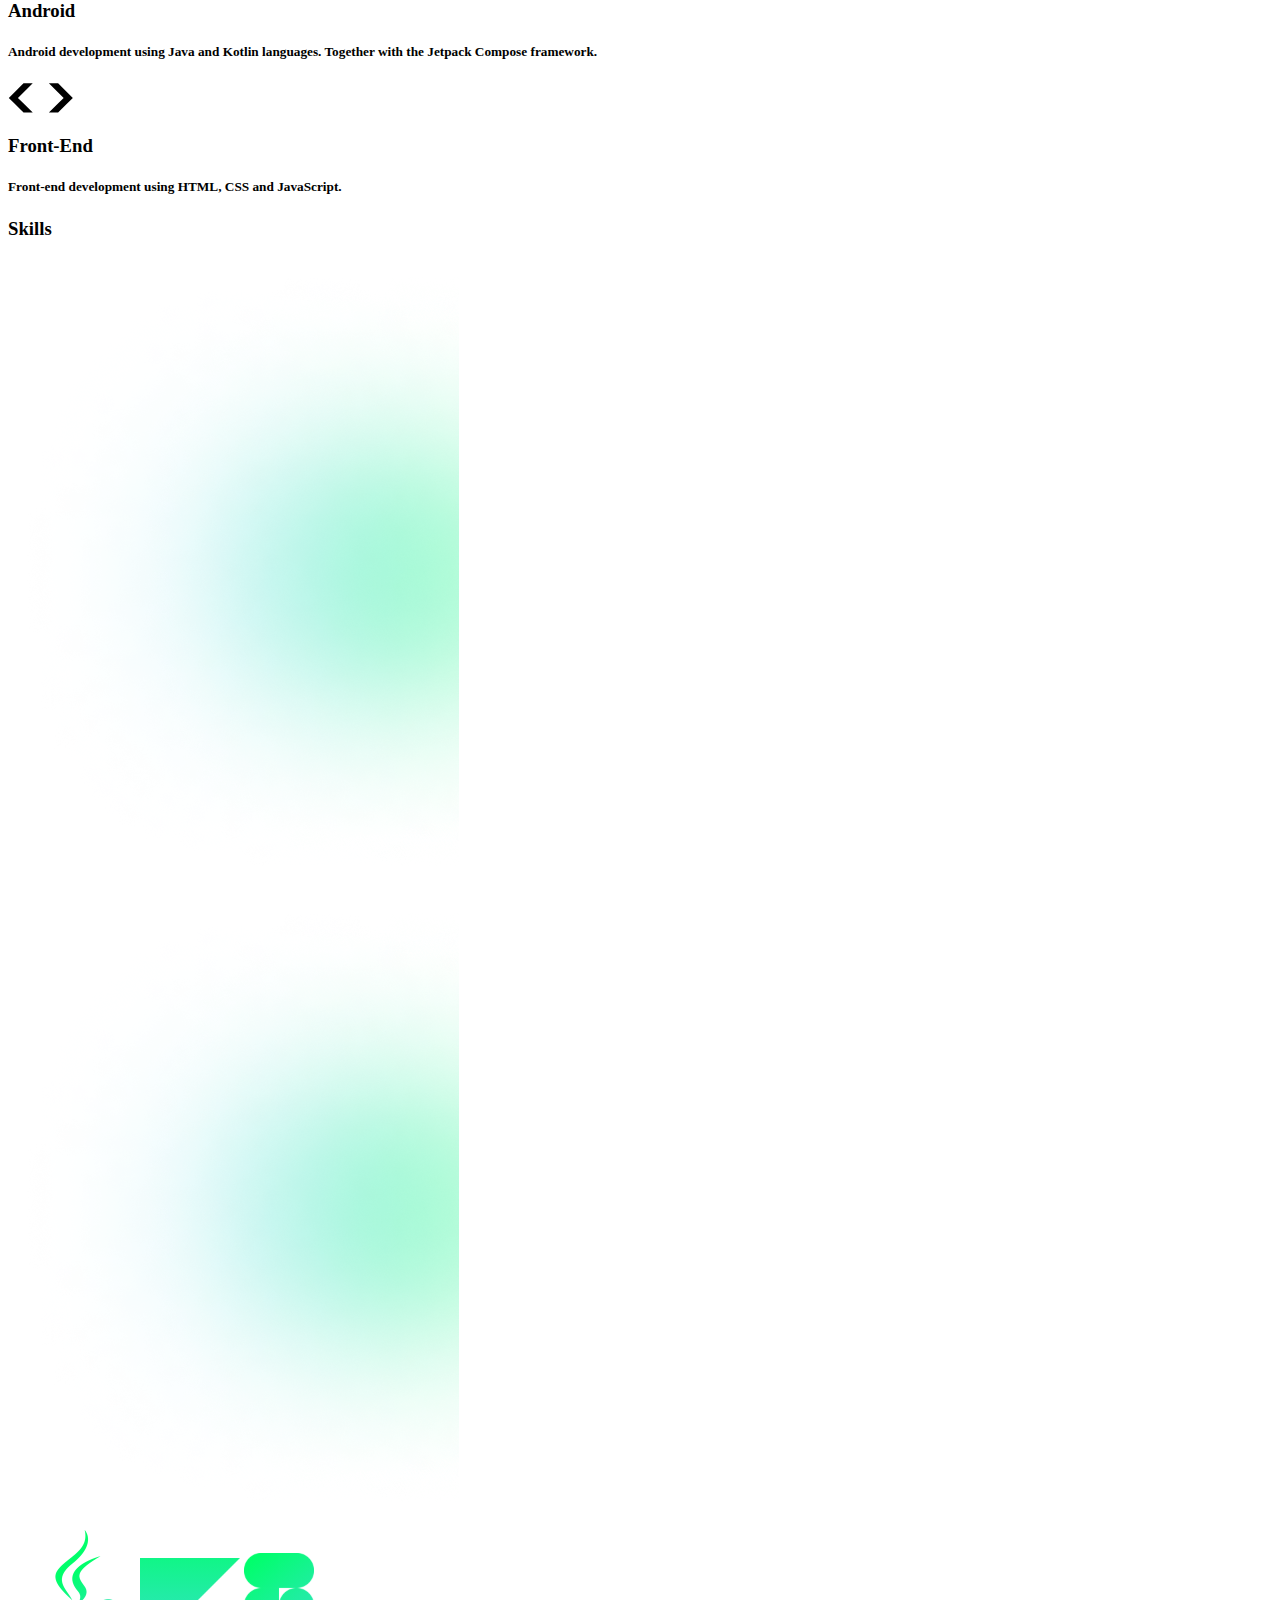
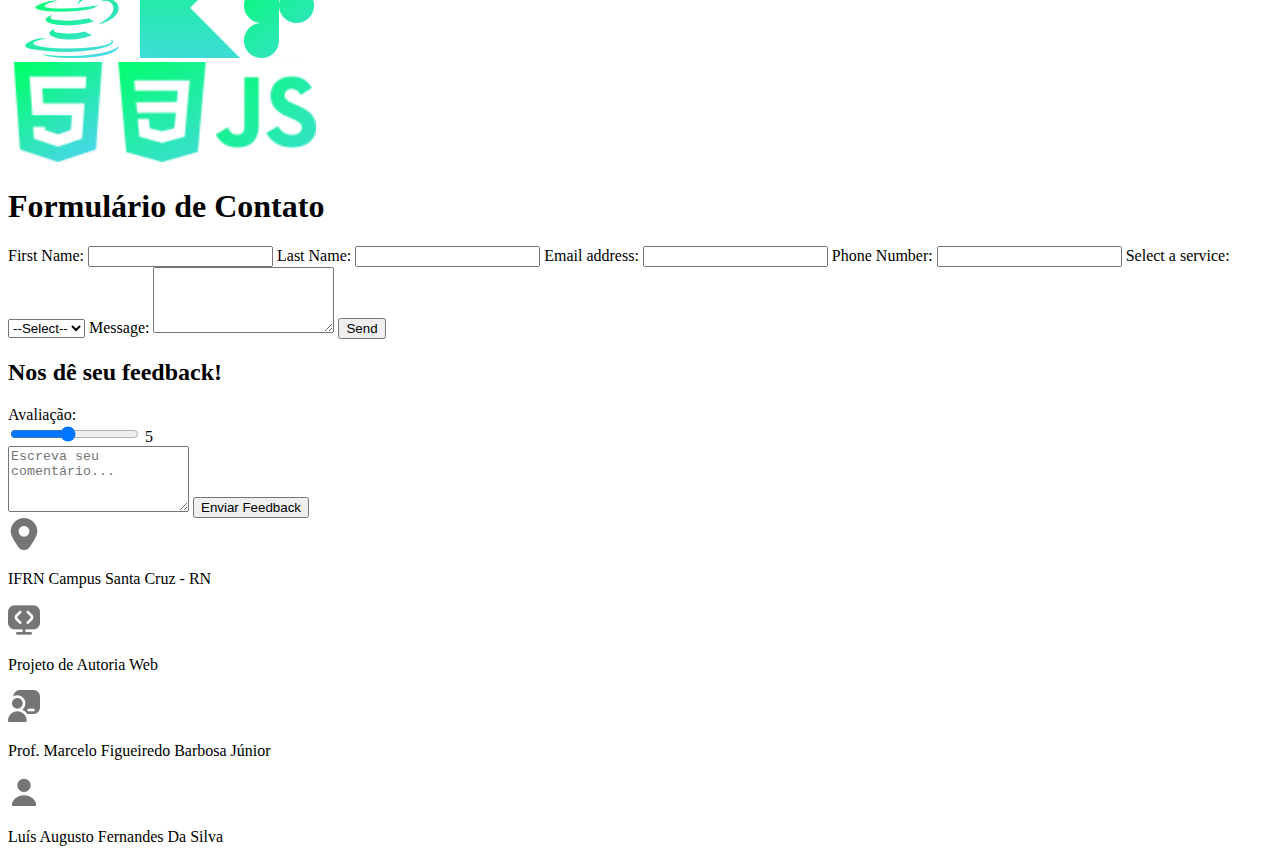
==== commit 0d847896: "Organizacao" ====
--- a/index.html
+++ b/index.html
@@ -10,14 +10,14 @@
     <link
       href="https://fonts.googleapis.com/css2?family=Poppins:ital,wght@0,100;0,200;0,300;0,400;0,500;0,600;0,700;0,800;0,900&display=swap"
       rel="stylesheet">
-    <link href="style.css" rel="stylesheet" type="text/css" />
+    <link href=".assets/css/style.css" rel="stylesheet" type="text/css" />
     <title>Augusto - Portifolio</title>
-    <script src="script.js" defer></script>
+    <script src=".assets/js/script.js" defer></script>
   </head>
 
   <body>
     <nav class="navbar">
-      <img src="logo.webp" class="logo" alt="Logo" />
+      <img src="/img/logo.webp" class="logo" alt="Logo" />
       <ul>
         <li class="item"><a href="#home">Home</a></li>
         <li class="item"><a href="#servicos">Services</a></li>
@@ -55,21 +55,21 @@
           </div>
           <div class="sociais">
             <a href="https://github.com/LuisAugustoDev" target="_blank">
-              <img src="github.svg" alt="Github" class="git"/>
+              <img src="/img/github.svg" alt="Github" class="git"/>
             </a>
             <a href="https://www.instagram.com/lluis.augusto_" target="_blank">
-              <img src="instagram.svg" alt="Instagram" class="insta"/>
+              <img src="/img/instagram.svg" alt="Instagram" class="insta"/>
             </a>
-            <img src="linkedin.svg" alt="Linkedin" class="linkedin" class="linkedin"/>
+            <img src="/img/linkedin.svg" alt="Linkedin" class="linkedin" class="linkedin"/>
           </div>
         </main>
       </div>
       <div class="conteiner-shapes">
         <div class="circle-shape">
-          <img src="circle.png" class="progress" />
+          <img src="/img/circle.png" class="progress" />
         </div>
         <div class="shape">
-          <img src="shape.png" class="shape-right" />
+          <img src="/img/shape.png" class="shape-right" />
         </div>
       </div>
       <div id="servicos" class="borda-info fade-in">
@@ -88,20 +88,20 @@
     </div>
     
     <div class="section-services fade-in">
-        <img src="star_outlined.svg" alt="Star" />
+        <img src="/img/star_outlined.svg" alt="Star" />
         <h3>Services</h3>
-        <img src="star.svg" alt="Star" />
+        <img src="/img/star.svg" alt="Star" />
     </div>
     
     <section class="services fade-in">
         <div class="android">
-            <img src="android.svg" />
+            <img src="/img/android.svg" />
             <h3 class="service-android-text">Android</h3>
             <h5 class="service-android">Android development using Java and Kotlin languages. Together with the Jetpack
                 Compose framework.</h5>
         </div>
         <div class="web">
-            <img src="tag_html.svg" />
+            <img src="/img/tag_html.svg" />
             <h3 class="service-web-text">Front-End</h3>
             <h5 class="service-web">Front-end development using HTML, CSS and JavaScript.</h5>
         </div>
@@ -112,21 +112,21 @@
             <h3>Skills</h3>
         </div>
         <div class="spot-light">
-            <img src="spot.png" />
+            <img src="/img/spot.png" />
         </div>
         <div class="spot-light2">
-            <img src="spot.png" />
+            <img src="/img/spot.png" />
         </div>
         <div class="skills-languages">
             <div class="skills-android">
-                <img src="java.svg" />
-                <img src="kotlin.svg" />
-                <img src="figma.svg" />
+                <img src="/img/java.svg" />
+                <img src="/img/kotlin.svg" />
+                <img src="/img/figma.svg" />
             </div>
             <div class="skills-web">
-                <img src="html.svg" />
-                <img src="css.svg" />
-                <img src="javascript.svg" />
+                <img src="/img/html.svg" />
+                <img src="/img/css.svg" />
+                <img src="/img/javascript.svg" />
             </div>
         </div>
     </section>    
@@ -179,19 +179,19 @@
       <footer class="footer">
         <div class="footer-content">
           <div class="footer-item">
-            <img src="local.svg" alt="Local" />
+            <img src="/img/local.svg" alt="Local" />
             <p>IFRN Campus Santa Cruz - RN</p>
           </div>
           <div class="footer-item">
-            <img src="materia.svg" alt="Matéria" />
+            <img src="/img/materia.svg" alt="Matéria" />
             <p>Projeto de Autoria Web</p>
           </div>
           <div class="footer-item">
-            <img src="professor.svg" alt="Professor" />
+            <img src="/img/professor.svg" alt="Professor" />
             <p>Prof. Marcelo Figueiredo Barbosa Júnior</p>
           </div>
           <div class="footer-item">
-            <img src="user.svg" alt="Aluno" />
+            <img src="/img/user.svg" alt="Aluno" />
             <p>Luís Augusto Fernandes Da Silva</p>
           </div>
         </div>
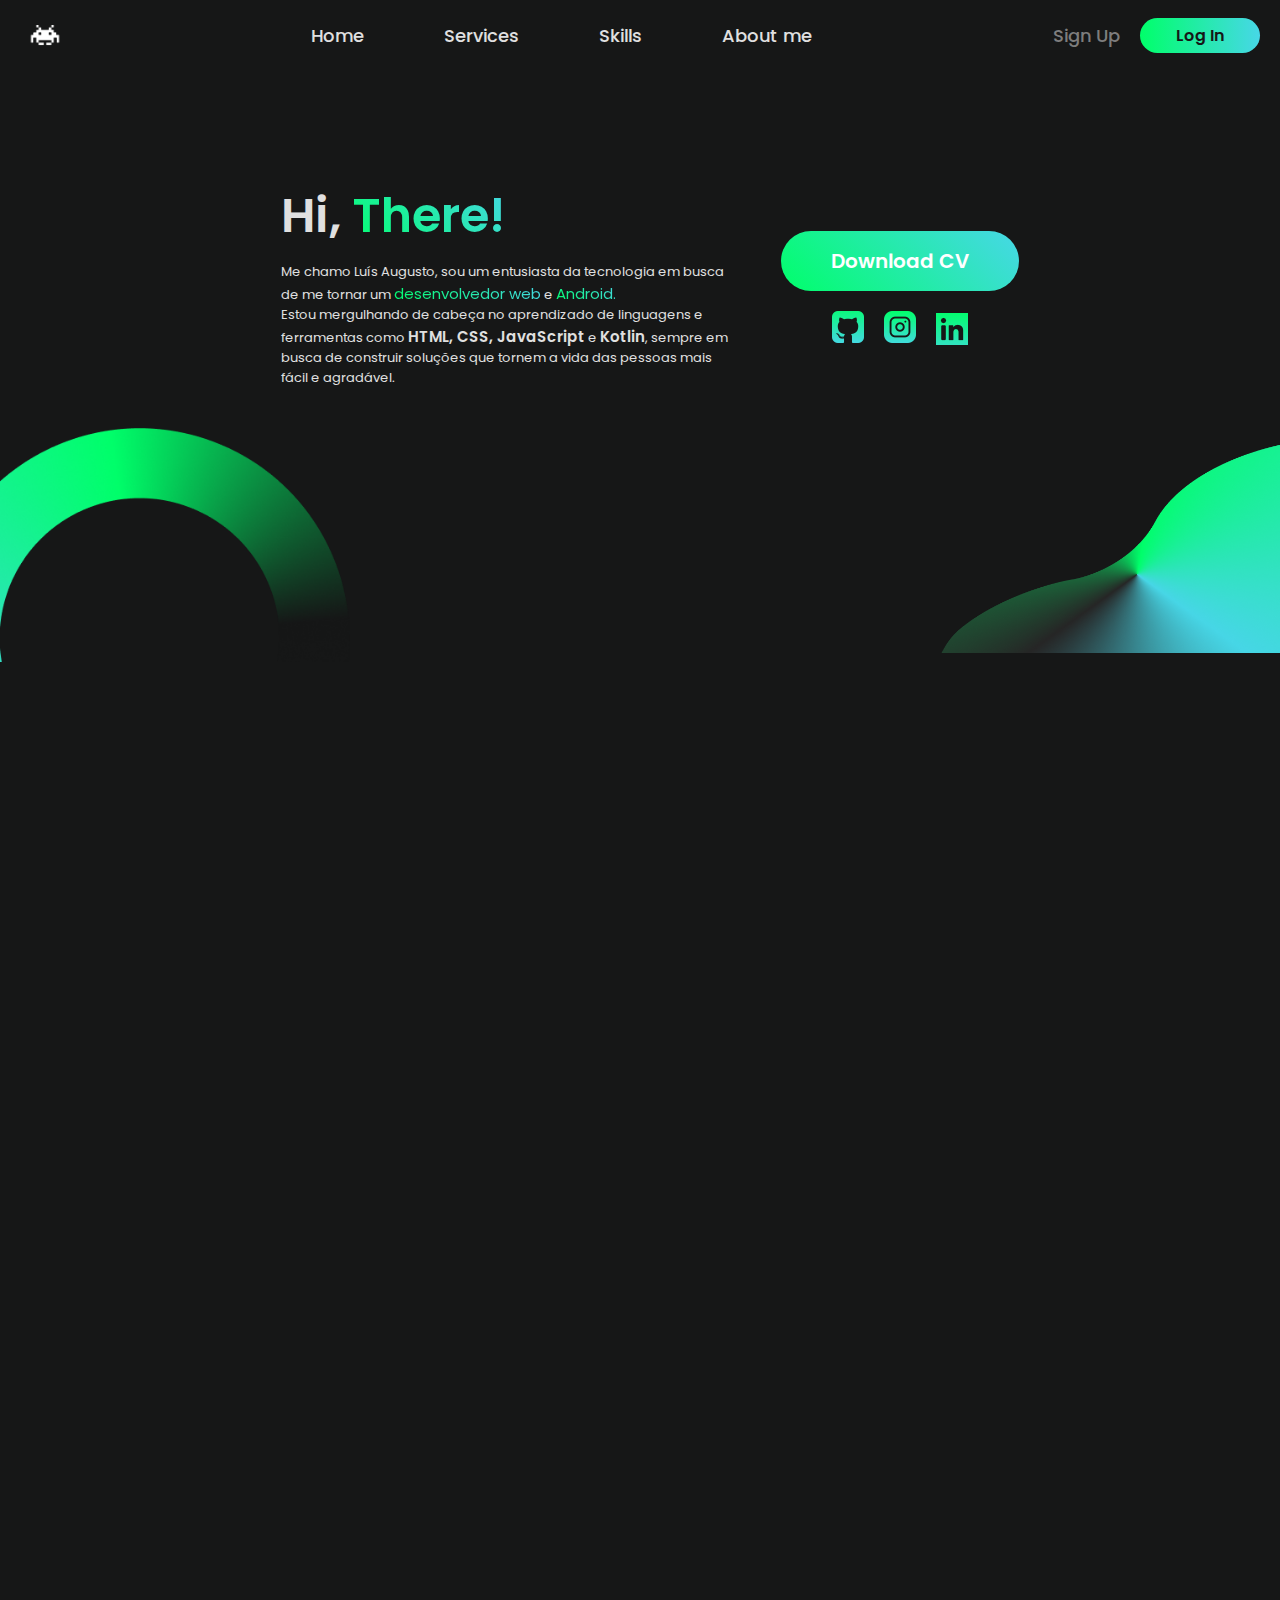
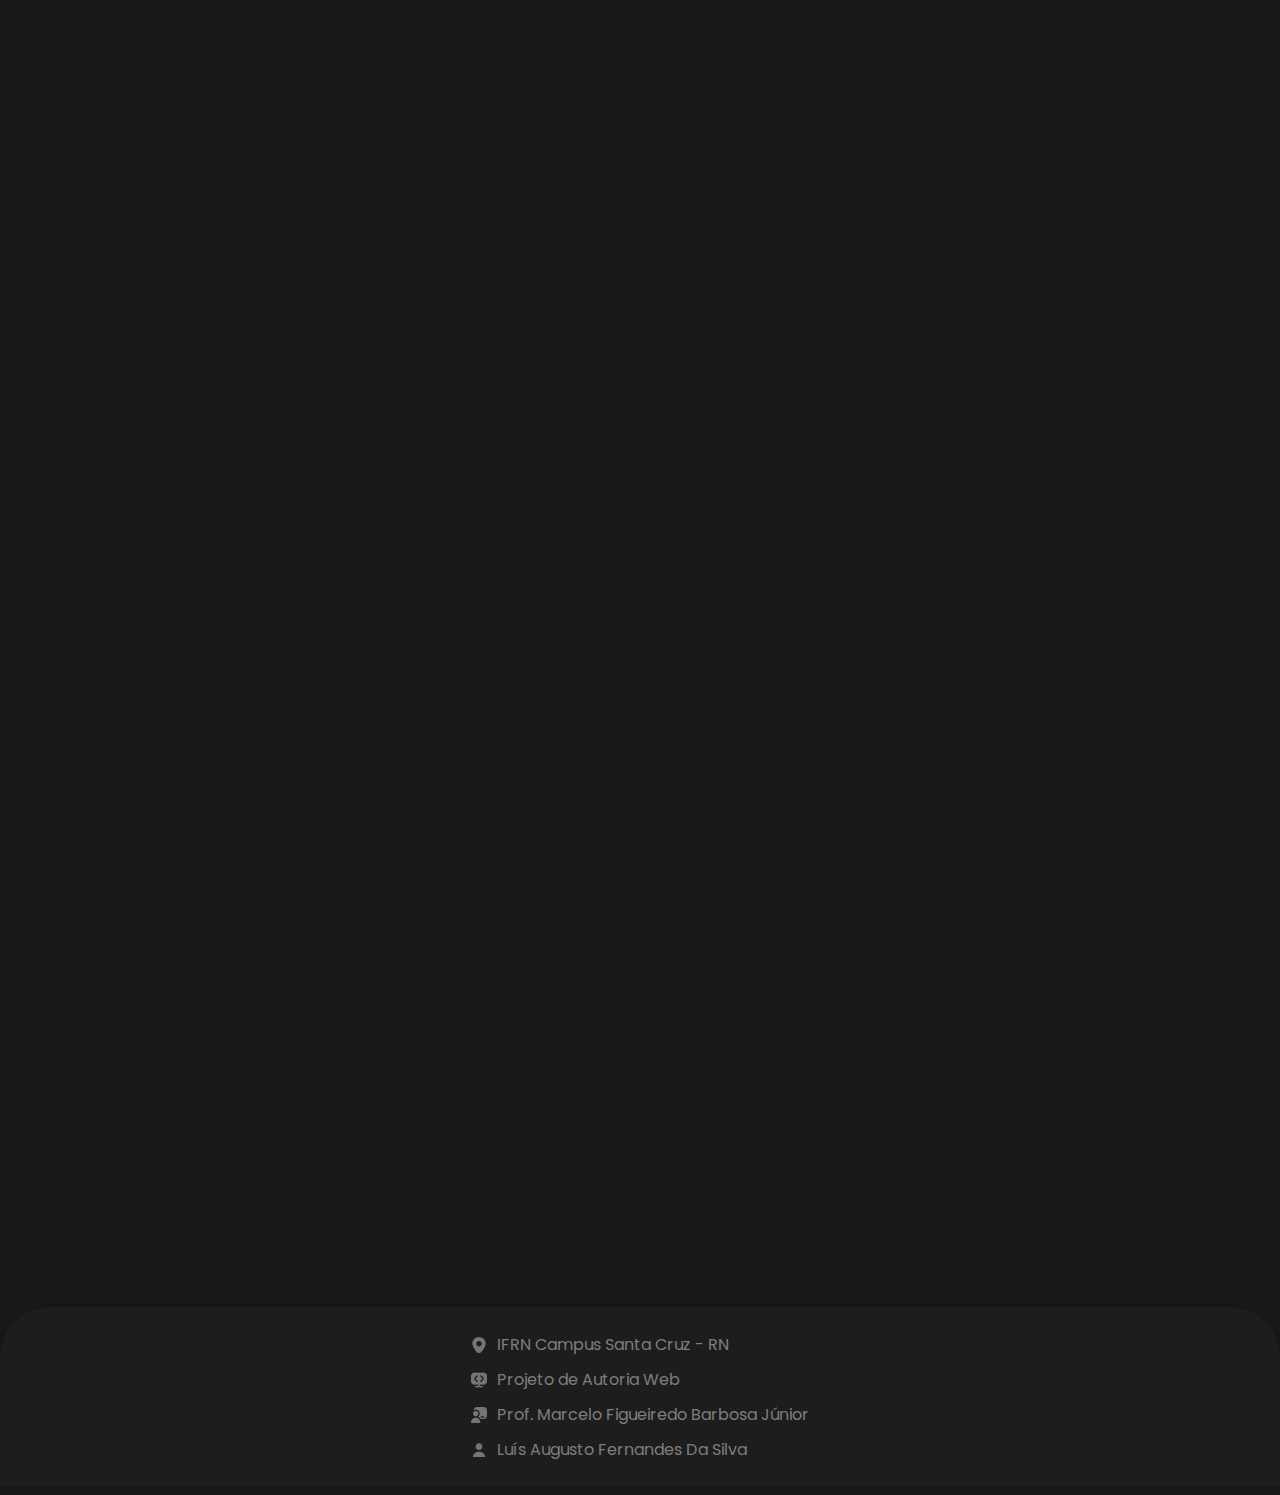
==== commit cb9b36ea: "Update index.html" ====
--- a/index.html
+++ b/index.html
@@ -10,14 +10,14 @@
     <link
       href="https://fonts.googleapis.com/css2?family=Poppins:ital,wght@0,100;0,200;0,300;0,400;0,500;0,600;0,700;0,800;0,900&display=swap"
       rel="stylesheet">
-    <link href=".assets/css/style.css" rel="stylesheet" type="text/css" />
+    <link href="assets/css/style.css" rel="stylesheet" type="text/css" />
     <title>Augusto - Portifolio</title>
-    <script src=".assets/js/script.js" defer></script>
+    <script src="assets/js/script.js" defer></script>
   </head>
 
   <body>
     <nav class="navbar">
-      <img src="/img/logo.webp" class="logo" alt="Logo" />
+      <img src="img/logo.webp" class="logo" alt="Logo" />
       <ul>
         <li class="item"><a href="#home">Home</a></li>
         <li class="item"><a href="#servicos">Services</a></li>
@@ -55,21 +55,21 @@
           </div>
           <div class="sociais">
             <a href="https://github.com/LuisAugustoDev" target="_blank">
-              <img src="/img/github.svg" alt="Github" class="git"/>
+              <img src="img/github.svg" alt="Github" class="git"/>
             </a>
             <a href="https://www.instagram.com/lluis.augusto_" target="_blank">
-              <img src="/img/instagram.svg" alt="Instagram" class="insta"/>
+              <img src="img/instagram.svg" alt="Instagram" class="insta"/>
             </a>
-            <img src="/img/linkedin.svg" alt="Linkedin" class="linkedin" class="linkedin"/>
+            <img src="img/linkedin.svg" alt="Linkedin" class="linkedin" class="linkedin"/>
           </div>
         </main>
       </div>
       <div class="conteiner-shapes">
         <div class="circle-shape">
-          <img src="/img/circle.png" class="progress" />
+          <img src="img/circle.png" class="progress" />
         </div>
         <div class="shape">
-          <img src="/img/shape.png" class="shape-right" />
+          <img src="img/shape.png" class="shape-right" />
         </div>
       </div>
       <div id="servicos" class="borda-info fade-in">
@@ -88,20 +88,20 @@
     </div>
     
     <div class="section-services fade-in">
-        <img src="/img/star_outlined.svg" alt="Star" />
+        <img src="img/star_outlined.svg" alt="Star" />
         <h3>Services</h3>
-        <img src="/img/star.svg" alt="Star" />
+        <img src="img/star.svg" alt="Star" />
     </div>
     
     <section class="services fade-in">
         <div class="android">
-            <img src="/img/android.svg" />
+            <img src="img/android.svg" />
             <h3 class="service-android-text">Android</h3>
             <h5 class="service-android">Android development using Java and Kotlin languages. Together with the Jetpack
                 Compose framework.</h5>
         </div>
         <div class="web">
-            <img src="/img/tag_html.svg" />
+            <img src="img/tag_html.svg" />
             <h3 class="service-web-text">Front-End</h3>
             <h5 class="service-web">Front-end development using HTML, CSS and JavaScript.</h5>
         </div>
@@ -112,21 +112,21 @@
             <h3>Skills</h3>
         </div>
         <div class="spot-light">
-            <img src="/img/spot.png" />
+            <img src="img/spot.png" />
         </div>
         <div class="spot-light2">
-            <img src="/img/spot.png" />
+            <img src="img/spot.png" />
         </div>
         <div class="skills-languages">
             <div class="skills-android">
-                <img src="/img/java.svg" />
-                <img src="/img/kotlin.svg" />
-                <img src="/img/figma.svg" />
+                <img src="img/java.svg" />
+                <img src="img/kotlin.svg" />
+                <img src="img/figma.svg" />
             </div>
             <div class="skills-web">
-                <img src="/img/html.svg" />
-                <img src="/img/css.svg" />
-                <img src="/img/javascript.svg" />
+                <img src="img/html.svg" />
+                <img src="img/css.svg" />
+                <img src="img/javascript.svg" />
             </div>
         </div>
     </section>    
@@ -179,19 +179,19 @@
       <footer class="footer">
         <div class="footer-content">
           <div class="footer-item">
-            <img src="/img/local.svg" alt="Local" />
+            <img src="img/local.svg" alt="Local" />
             <p>IFRN Campus Santa Cruz - RN</p>
           </div>
           <div class="footer-item">
-            <img src="/img/materia.svg" alt="Matéria" />
+            <img src="img/materia.svg" alt="Matéria" />
             <p>Projeto de Autoria Web</p>
           </div>
           <div class="footer-item">
-            <img src="/img/professor.svg" alt="Professor" />
+            <img src="img/professor.svg" alt="Professor" />
             <p>Prof. Marcelo Figueiredo Barbosa Júnior</p>
           </div>
           <div class="footer-item">
-            <img src="/img/user.svg" alt="Aluno" />
+            <img src="img/user.svg" alt="Aluno" />
             <p>Luís Augusto Fernandes Da Silva</p>
           </div>
         </div>
--- a/assets/css/style.css
+++ b/assets/css/style.css
@@ -0,0 +1,920 @@
+* {
+  padding: 0;
+  margin: 0;
+  box-sizing: border-box;
+}
+
+:root {
+  --bg-color: #161717;
+  --text-color: #e0e0e0;
+  --main-color: #00FF6A;
+  --sec-color: #47D7E7;
+  --sign-up: #7D7D7D;
+  --stroke: #303030;
+  --footer-color: #7D7D7D;
+  --bg-footer: #1D1D1D;
+  --box-color: #1B1B1B;
+}
+
+html {
+  height: 100%;
+  width: 100%;
+  scroll-behavior: smooth;
+  background-color: var(--bg-color);
+}
+
+.home {
+  display: flex;
+  justify-content: center;
+  align-itens: center;
+  flex-direction: column;
+}
+
+li {
+  color: var(--text-color);
+  text-decoration: none; /* Remove sublinhado padrão */
+  list-style-type: none; /* Remove estilo padrão da lista */
+  position: relative; /* Para posicionar o pseudo-elemento */
+  font-family: 'Poppins', sans-serif;
+  font-size: 18px;
+  font-weight: 500; 
+}
+
+.logo {
+  width: 50px;
+  height: 50px;
+}
+
+.navbar {
+  display: flex;
+  align-items: center;
+  justify-content: space-between; /* Espaça a logo, menu e botões */
+  width: 100%;
+  height: 70px;
+  padding: 0 20px;
+  z-index: 1000;
+}
+
+/* Estilo para o <ul> dentro da navbar */
+.navbar ul {
+  display: flex;
+  list-style-type: none;
+  margin: 0;
+  padding: 0;
+  gap: 80px; /* Controla o espaçamento entre os itens do menu */
+  justify-content: center; /* Centraliza os itens do menu */
+}
+
+.navbar a{
+  text-decoration: none;
+  color: var(--text-color);
+}
+
+.navbar .item::after {
+  content: ""; /* Necessário para mostrar o pseudo-elemento */
+  position: absolute; /* Posiciona o pseudo-elemento em relação ao li */
+  left: 0; /* Inicia a partir do lado esquerdo */
+  right: 0; /* Vai até o lado direito */
+  bottom: 0; /* Posiciona na parte inferior do li */
+  height: 2px; /* Altura do sublinhado */
+  background: linear-gradient(45deg, #00FF6A, #47D7E7); /* Gradiente desejado */
+  transform: scaleX(0); /* Inicialmente invisível */
+  transition: transform 0.3s ease; /* Transição suave */
+}
+
+.navbar .item:hover::after {
+  transform: scaleX(1); /* Faz o sublinhado aparecer */
+}
+
+.logar {
+  display: flex; /* Agrupa os botões de autenticação */
+  align-items: center; /* Alinha verticalmente os itens do grupo */
+  gap: 20px; /* Espaço entre os botões */
+}
+
+.signup {
+  color: var(--sign-up);
+  background-color: transparent;
+  border: none;
+  font-family: 'Poppins', sans-serif;
+  font-size: 18px;
+  font-weight: 500;
+  cursor: pointer; /* Adiciona um indicador de que é clicável */
+}
+
+.login {
+  background: linear-gradient(90deg, var(--main-color), var(--sec-color));
+  cursor: pointer;
+  border: none;
+  width: 120px;
+  height: 35px;
+  border-radius: 30px;
+  font-size: 16px;
+  color: var(--bg-color);
+  font-family: 'Poppins', sans-serif;
+  font-weight: 600; 
+}
+
+.text-gradient {
+    font-size: 48px; /* Tamanho da fonte */
+    background: linear-gradient(45deg, #00FF6A, #47D7E7); /* Gradiente desejado */
+    -webkit-background-clip: text; /* Clipagem do fundo para o texto */
+    -webkit-text-fill-color: transparent; /* Preenchimento do texto transparente */
+    display: inline-block; /* Para que o gradiente funcione corretamente */
+    font-family: 'Poppins', sans-serif;
+    font-weight: 600; 
+}
+.text-normal {
+    font-size: 48px; /* Mesmo tamanho da fonte */
+    color: #e0e0e0; /* Cor desejada */
+    font-family: 'Poppins', sans-serif;
+    font-weight: 600; 
+}
+
+.text-normal-apresentacao {
+    font-size: 13px; /* Mesmo tamanho da fonte */
+    color: #e0e0e0; /* Cor desejada */
+    font-family: 'Poppins', sans-serif;
+    font-weight: 400; 
+}
+
+.text-gradient-apresentacao {
+    font-size: 15px; /* Tamanho da fonte */
+    background: linear-gradient(45deg, var(--main-color), var(--sec-color)); /* Gradiente desejado */
+    -webkit-background-clip: text; /* Clipagem do fundo para o texto */
+    -webkit-text-fill-color: transparent; /* Preenchimento do texto transparente */
+    display: inline-block; /* Para que o gradiente funcione corretamente */
+    font-family: 'Poppins', sans-serif;
+    font-weight: 400; 
+}
+
+.text-bold {
+      font-size: 15px; /* Mesmo tamanho da fonte */
+      color: var(--text-color); /* Cor desejada */
+      font-family: 'Poppins', sans-serif;
+      font-weight: 600; 
+}
+
+.shine-bg {
+  position: absolute;
+  top: 0; /* Alinha ao topo */
+  left: 0; /* Alinha à esquerda */
+  width: 100%; /* Largura total */
+  height: 100%; /* Altura total */
+  background-size: cover; /* Faz a imagem cobrir toda a área da div */
+  background-position: center; /* Centraliza a imagem */
+  z-index: -2; /* Coloca a imagem atrás dos outros elementos */
+  background-image: url(shine.svg);
+}
+
+.text-normal, .text-gradient {
+  font-size: 48px;
+  font-weight: 600;
+  color: var(--text-color);
+}
+
+.text-gradient {
+  background: linear-gradient(45deg, var(--main-color), var(--sec-color));
+  -webkit-background-clip: text;
+  -webkit-text-fill-color: transparent;
+}
+
+.container {
+  display: flex;
+  align-items: center; /* Alinha verticalmente no centro */
+  justify-content: center; /* Centraliza horizontalmente os itens */
+  margin: 80px 20px 20px 20px;
+  margin-top: 160px;
+}
+
+.apresentacao {
+  flex: 1;
+  max-width: 500px; /* Define uma largura máxima para limitar o espaço usado */
+  padding: 20px;
+  margin-right: 20px;
+}
+
+.apresentacao2 {
+  margin-top: 10px;
+}
+
+.curriculo {
+  display: flex;
+  align-items: flex-start;
+  margin-left: 0; /* Remove a margem para aproximar do texto */
+}
+
+.cv-button {
+  background: linear-gradient(45deg, var(--main-color), var(--sec-color));
+  border-radius: 30px;
+  padding: 15px 50px;
+  font-size: 20px;
+  border: none;
+  color: white;
+  font-family: "Poppins", sans-serif;
+  font-weight: 600;
+  cursor: pointer;
+  transition: transform 0.3s ease;
+  margin-top: 10px;
+}
+
+.cv-button:hover {
+    transform: translateY(-10px);
+}
+
+.sociais {
+  display: flex;
+  flex-direction: row; /* Alinha as imagens em linha */
+  justify-content: center; /* Centraliza as imagens dentro da div */
+  align-items: center; /* Alinha as imagens verticalmente no centro */
+}
+
+.sociais img {
+  width: 32px;
+  height: 32px;
+  margin: 0 10px; /* Espaçamento opcional entre as imagens */
+  margin-top: 20px;
+}
+
+.git {
+  transition: transform 0.3s ease;
+}
+
+.git:hover {
+  transform: scale(1.1);
+}
+
+.insta {
+  transition: transform 0.3s ease;
+}
+
+.insta:hover {
+  transform: scale(1.1);
+}
+
+.linkedin {
+  transition: transform 0.3s ease;
+}
+
+.linkedin:hover {
+  transform: scale(1.1);
+}
+
+.conteiner-shapes {
+  display: flex;
+  justify-content: space-between; /* Coloca um elemento na esquerda e outro na direita */
+  align-items: center; /* Centraliza verticalmente caso haja diferença de altura */
+  
+}
+
+.progress, .shape-right {
+  width: 350px; /* Ajuste o tamanho conforme necessário */
+  height: auto; /* Mantém a proporção da imagem */
+}
+
+.info-projects {
+  display: flex;
+  justify-content: center; /* Centraliza o conteúdo horizontalmente */
+  align-items: center; /* Centraliza o conteúdo verticalmente */
+}
+
+.borda-info {
+  display: flex;
+  justify-content: space-around; /* Espaça os elementos uniformemente */
+  align-items: center;
+  width: calc(100% - 40px);
+  height: 90px;
+  border: 2px solid var(--stroke);
+  border-radius: 20px;
+  padding: 0 20px;
+  margin: 20px;
+  gap: 30px;
+}
+
+.text-info span,
+.visitors span,
+.user span {
+  margin-left: 10px; /* Adiciona espaçamento vertical entre os spans */
+}
+
+.text-info, .visitors, .user {
+  display: flex;
+  flex-direction: row; /* Alinha o texto em coluna */
+  align-items: center; /* Centraliza verticalmente */
+}
+
+.fade-in {
+  opacity: 0;  /* Inicialmente invisível */
+  transition: opacity 1s ease-out; /* Transição suave para visibilidade */
+}
+
+.fade-in.visible {
+  opacity: 1; /* Torna o elemento visível */
+}
+
+.section-services {
+  display: flex;
+  color: var(--text-color);
+  flex-direction: row;
+  justify-content: center;
+  align-items: center;
+  font-family: "Poppins", sans-serif;
+  font-weight: 400;
+  font-size: 35px;
+  margin-top: 50px;
+}
+
+.section-services h3 {
+  font-weight: 600;
+}
+
+
+.section-services img {
+  width: 32px;
+  height: 32px;
+  margin: 0px 30px;
+}
+
+.services {
+  display: flex;
+  flex-direction: row;
+  justify-content: center;
+  align-items: stretch; /* Garante que ambas as divs tenham a mesma altura */
+  gap: 20px; /* Espaço entre os serviços Android e Web */
+  color: var(--bg-color);
+}
+
+.android {
+  display: flex;
+  flex-direction: column;
+  justify-content: center;
+  align-items: center;
+  background: linear-gradient(45deg, var(--main-color), var(--sec-color));
+  padding: 15px;
+  font-family: "Poppins", sans-serif;
+  font-weight: 300;
+  margin: 30px 0px;
+  border-radius: 20px;
+  font-size: 20px;
+  height: 400px;
+  width: 250px; /* Tamanho fixo para ambas as divs ficarem uniformes */
+  box-sizing: border-box; /* Inclui padding na largura */
+}
+
+.web {
+  display: flex;
+  flex-direction: column;
+  justify-content: center;
+  align-items: center;
+  background: linear-gradient(45deg, var(--main-color), var(--sec-color));
+  padding: 15px;
+  font-family: "Poppins", sans-serif;
+  font-weight: 300;
+  margin: 30px 0px;
+  border-radius: 20px;
+  font-size: 20px;
+  height: 400px;
+  width: 250px; /* Tamanho fixo para ambas as divs ficarem uniformes */
+  box-sizing: border-box; /* Inclui padding na largura */
+}
+
+.img, .web img {
+  width: 64px;
+  height: 64px;
+  margin-bottom: 15px; /* Espaço entre a imagem e o texto */
+}
+
+.service-android-text, .service-web-text {
+  font-weight: 500;
+  margin-bottom: 10px; /* Espaço entre o título e a descrição */
+  font-size: 18px;
+  text-align: center;
+}
+
+.service-android{
+  font-family: "Poppins", sans-serif;
+  font-weight: 200;
+  font-size: 14px;
+  text-align: center;
+  margin-top: 10px;
+  line-height: 1.5;
+}
+
+.service-web {
+  
+  font-family: "Poppins", sans-serif;
+  font-weight: 200;
+  font-size: 14px;
+  text-align: center;
+  max-width: 150px;
+  margin-top: 10px;
+  line-height: 1.5;
+}
+
+.skills-languages {
+  display: flex;
+  flex-direction: column;
+  justify-content: center;
+  align-items: center;
+  margin-top: 80px;
+  gap: 30px; /* Espaço entre as duas linhas de imagens */
+}
+
+.skills-android, .skills-web {
+  display: grid;
+  grid-template-columns: repeat(3, 64px); /* 3 colunas com largura de 64px cada */
+  gap: 100px; /* Espaço entre as imagens */
+  justify-content: center;
+}
+
+.skills-android img, .skills-web img {
+  width: 64px;
+  height: 64px;
+}
+
+.skills-section {
+  position: relative;
+  padding: 0;
+}
+
+.spot-light {
+  position: absolute;
+  top: 0; /* Ou ajuste conforme necessário */
+  right: 0; /* Alinha à direita */
+  z-index: -1; /* Coloca o brilho atrás dos elementos */
+  opacity: 0.5; /* Ajuste de transparência, se necessário */
+}
+
+.spot-light img {
+  position: relative; /* Para usar com right */
+  right: 0; /* Alinha a imagem à borda direita */
+}
+
+.spot-light2 {
+  position: absolute;
+  top: 0; /* Ou ajuste conforme necessário */
+  left: 0; /* Alinha à direita */
+  z-index: -1; /* Coloca o brilho atrás dos elementos */
+  opacity: 0.5; /* Ajuste de transparência, se necessário */
+}
+
+.spot-light2 img {
+  position: relative; /* Para usar com right */
+  left: 0; /* Alinha a imagem à borda direita */
+  transform: rotate(180deg);
+}
+
+.form-container {
+  max-width: 600px;
+  margin: 80px auto;
+  background: var(--bg-color);
+  padding: 20px;
+  border-radius: 8px;
+}
+
+h1 {
+  text-align: center;
+  margin-bottom: 20px;
+  color: var(--text-color);
+  font-family: "Poppins", sans-serif;
+  font-weight: 600;
+  font-size: 30px;
+}
+
+label {
+  display: block;
+  margin-bottom: 5px;
+  color: var(--text-color);
+  font-family: "Poppins", sans-serif;
+  font-weight: 500;
+  font-size: 13px;
+}
+
+.custom-input, select, textarea {
+  width: 100%;
+  padding: 10px;
+  margin-bottom: 15px;
+  border: 1px solid #ccc;
+  border-radius: 4px;
+  font-size: 16px;
+}
+
+.send {
+  width: 100%;
+  padding: 10px;
+  background: linear-gradient(90deg, var(--main-color), var(--sec-color));
+  border: none;
+  border-radius: 20px; /* Arredondamento das bordas */
+  color: var(--bg-color);
+  font-size: 18px;
+  cursor: pointer;
+  font-family: "Poppins", sans-serif;
+  font-weight: 600;
+  transition: background 0.3s, box-shadow 0.3s; /* Transição suave para a cor e sombra */
+}
+
+/* Efeito de brilho padrão */
+.send {
+  box-shadow: 0 0 10px rgba(71, 215, 231, 0.2), /* Brilho suave */
+              0 0 20px rgba(0, 255, 106, 0.3); /* Brilho mais forte */
+}
+
+/* Efeito de brilho ao passar o mouse */
+.send:hover {
+  background: linear-gradient(90deg, var(--main-color), var(--sec-color));
+  box-shadow: 0 0 20px rgba(71, 215, 231, 0.6), /* Aumenta o brilho */
+              0 0 30px rgba(0, 255, 106, 0.8); /* Aumenta o brilho mais forte */
+}
+
+
+.custom-input {
+  background-color: #161717; /* Cor de fundo */
+  border: 2px solid transparent; /* Borda transparente */
+  border-radius: 10px; /* Arredondamento das bordas */
+  padding: 10px 15px; /* Espaçamento interno */
+  font-size: 16px; /* Tamanho da fonte */
+  color: var(--text-color); /* Cor do texto */
+  outline: none; /* Remove o contorno padrão ao focar */
+  resize: none;
+  transition: border 0.3s ease; /* Transição suave para a borda */
+  background-image: linear-gradient(var(--bg-color), var(--bg-color)), linear-gradient(45deg, var(--main-color), var(--sec-color)); /* Gradiente */
+  background-clip: padding-box, border-box; /* Clip para as bordas */
+  background-origin: border-box; /* Para que o gradiente apareça corretamente */
+}
+
+.custom-input::placeholder {
+  color: rgba(255, 255, 255, 0.5); /* Cor do texto do placeholder */
+}
+
+.footer {
+  display: flex;
+  justify-content: center;
+  align-items: center;
+  background-color: var(--bg-footer); /* Cor de fundo */
+  color: var(--footer-color); /* Cor do texto */
+  padding: 20px; /* Espaçamento interno */
+  text-align: center; /* Centraliza o texto */
+  position: relative; /* Para posicionamento adequado */
+  bottom: 0; /* Alinha na parte inferior */
+  width: 100%; /* Ocupa toda a largura */
+  border-radius: 50px 50px 0 0; /* Arredonda apenas as bordas esquerda e direita */
+}
+
+.footer-content {
+  display: flex; /* Torna o contêiner flexível */
+  flex-direction: column; /* Organiza os itens em coluna */
+  align-items: flex-start; /* Alinha todos os itens à esquerda */
+}
+
+.footer-item {
+  display: flex; /* Torna cada item flexível */
+  align-items: center; /* Alinha a imagem e o texto verticalmente */
+  gap: 10px; /* Espaçamento entre a imagem e o texto */
+  margin-bottom: 10px; /* Espaço abaixo de cada item */
+}
+
+.footer-item {
+  margin: 5px 0; /* Espaçamento entre os itens */
+  font-family: "Poppins", sans-serif; /* Fonte */
+  font-size: 16px; /* Tamanho da fonte */
+}
+
+.footer img {
+  width: 16px;
+  height: 16px;
+}
+
+.local {
+  display: flex;
+  flex-direction: row;
+  justify-content: center;
+  align-items: center;
+  gap: 20px
+}
+
+.bg-about {
+  display: flex;
+  flex-direction: column;
+  align-items: center;
+  justify-content: center;
+  text-align: center;
+  position: relative;
+  width: 100%;
+  height: 100vh;
+  padding: 20px;
+  background-image: url('circle.png'), url('spot.png');
+  background-repeat: no-repeat;
+  background-position: left bottom, right bottom;
+  
+}
+
+.alien-img {
+  margin-top: 20px;
+}
+
+.alien-img img {
+  width: 128px; /* Ajuste conforme necessário */
+  height: 128px;
+}
+
+.container-about {
+  display: flex;
+  align-items: center; /* Alinha verticalmente no centro */
+  justify-content: center; /* Centraliza horizontalmente os itens */
+  flex-direction: column;
+}
+
+.bg-about {
+  display: flex;
+  flex-direction: column;
+  align-items: center;
+  justify-content: center;
+  text-align: center;
+  width: 100%;
+  padding: 20px;
+}
+
+.container-about {
+  display: flex;
+  flex-direction: column;
+  align-items: center;
+  text-align: center;
+}
+
+.apresentacao-about{
+  max-width: 500px; /* Define uma largura máxima para limitar o texto */
+  text-align: center; /* Ajuste opcional para melhorar a apresentação do texto */
+  margin: 20px auto; 
+}
+
+.apresentacao-about span {
+  font-size: 15px; /* Mesmo tamanho da fonte */
+  color: var(--text-color); /* Cor desejada */
+  font-family: 'Poppins', sans-serif;
+  font-weight: 400;
+  line-height: 1.5;
+}
+
+.custom-input-login {
+  background-color: #1b1b1b; /* Cor de fundo */
+  border: 2px solid transparent; /* Borda transparente */
+  border-radius: 10px; /* Arredondamento das bordas */
+  padding: 10px 15px; /* Espaçamento interno */
+  font-size: 16px; /* Tamanho da fonte */
+  color: var(--text-color); /* Cor do texto */
+  outline: none; /* Remove o contorno padrão ao focar */
+  resize: none;
+  width: 100%;
+  transition: border 0.3s ease; /* Transição suave para a borda */
+  background-image: linear-gradient(#1b1b1b, #1b1b1b), linear-gradient(45deg, var(--main-color), var(--sec-color)); /* Gradiente */
+  background-clip: padding-box, border-box; /* Clip para as bordas */
+  background-origin: border-box; /* Para que o gradiente apareça corretamente */
+}
+
+.login-container {
+  display: flex;
+  flex-direction: column;
+  justify-content: center;
+  background-color: #1B1B1B; /* Cor de fundo do formulário */
+  padding: 30px; /* Espaçamento interno */
+  border-radius: 20px; /* Bordas arredondadas */
+  color: var(--text-color); /* Cor do texto */
+}
+
+/* Estilo para os rótulos */
+.login-container label {
+    margin-top: 15px; /* Espaçamento acima dos rótulos */
+    display: block; /* Faz o rótulo ocupar toda a largura */
+    text-align: left; /* Alinha o texto à esquerda */
+    color: var(--text-color);
+    font-family: "Poppins", sans-serif;
+    font-size: 12px;
+    font-weight: 500;
+}
+
+.send-about {
+  width: 100%;
+  padding: 10px;
+  background: linear-gradient(90deg, var(--main-color), var(--sec-color));
+  border: none;
+  border-radius: 20px; /* Arredondamento das bordas */
+  color: var(--bg-color);
+  font-size: 18px;
+  cursor: pointer;
+  margin-top: 20px;
+  font-family: "Poppins", sans-serif;
+  font-weight: 600;
+  transition: background 0.3s, box-shadow 0.3s; /* Transição suave para a cor e sombra */
+}
+
+/* Efeito de brilho padrão */
+.send-about {
+  box-shadow: 0 0 10px rgba(71, 215, 231, 0.1), /* Brilho suave */
+              0 0 20px rgba(0, 255, 106, 0.2); /* Brilho mais forte */
+}
+
+/* Efeito de brilho ao passar o mouse */
+.send-about:hover {
+  background: linear-gradient(90deg, var(--main-color), var(--sec-color));
+  box-shadow: 0 0 20px rgba(71, 215, 231, 0.4), /* Aumenta o brilho */
+              0 0 30px rgba(0, 255, 106, 0.6); /* Aumenta o brilho mais forte */
+}
+
+.alien-logo{
+  display: flex;
+  flex-direction: row;
+  align-items: center;
+  justify-content: center;
+}
+
+.logo-login {
+  
+  width: 80px;
+  height: 80px;
+  object-fit: cover; /* Cobre o espaço do contêiner, cortando partes da imagem se necessário */
+}
+
+.what-is {
+  margin: 10px 0;
+}
+
+.what {
+  color: #4f4f4f;
+  font-size: 16px;
+  font-family: "Poppins", sans-serif;
+  font-weight: 600;
+  display: block; /* Faz o rótulo ocupar toda a largura */
+  text-align: left; /* Alinha o texto à esquerda */
+}
+
+.section-checkbox {
+  display: flex;
+  flex-direction: row;
+  gap: 10px;
+}
+
+input[type="checkbox"] {
+  display: none; /* Oculta o checkbox padrão */
+}
+
+.section-checkbox label {
+  position: relative;
+  padding-left: 30px;
+  cursor: pointer;
+  font-size: 14px;
+  color: var(--text-color);
+  display: inline-flex;
+  align-items: center;
+  font-family: 'Poppins', sans-serif;
+  font-weight: 400;
+}
+
+ .section-checkbox label::before {
+  content: '';
+  position: absolute;
+  left: 0;
+  width: 20px;
+  height: 20px;
+  background-color: #2e2e2e;
+  border-radius: 5px;
+  transition: background-color 0.3s ease, background-image 0.3s ease;
+}
+
+/* Quando o checkbox estiver selecionado, aplique o gradiente */
+input[type="checkbox"]:checked + label::before {
+  background-image: linear-gradient(135deg, var(--main-color), var(--sec-color));
+}
+
+input[type="checkbox"]:checked + label::after {
+  content: '✓';
+  position: absolute;
+  left: 4px;
+  color: #fff;
+  font-size: 14px;
+  font-weight: bold;
+}
+
+.sign-text {
+    font-size: 35px; /* Mesmo tamanho da fonte */
+    color: #e0e0e0; /* Cor desejada */
+    font-family: 'Poppins', sans-serif;
+    font-weight: 600; 
+}
+
+.send-submit {
+  width: 100%;
+  padding: 10px;
+  background: linear-gradient(90deg, var(--main-color), var(--sec-color));
+  border: none;
+  border-radius: 20px; /* Arredondamento das bordas */
+  color: var(--bg-color);
+  font-size: 16px;
+  cursor: pointer;
+  margin: 15px 0;
+  font-family: "Poppins", sans-serif;
+  font-weight: 600;
+  transition: background 0.3s, box-shadow 0.3s; /* Transição suave para a cor e sombra */
+}
+
+/* Efeito de brilho padrão */
+.send-submit {
+  box-shadow: 0 0 10px rgba(71, 215, 231, 0.1), /* Brilho suave */
+              0 0 20px rgba(0, 255, 106, 0.2); /* Brilho mais forte */
+}
+
+/* Efeito de brilho ao passar o mouse */
+.send-submit:hover {
+  background: linear-gradient(90deg, var(--main-color), var(--sec-color));
+  box-shadow: 0 0 20px rgba(71, 215, 231, 0.4), /* Aumenta o brilho */
+              0 0 30px rgba(0, 255, 106, 0.6); /* Aumenta o brilho mais forte */
+}
+
+.reset-label {
+  display: inline-block;
+  margin-top: 10px;
+  cursor: pointer;
+}
+
+.reset-button{
+  background: linear-gradient(135deg, var(--main-color), var(--sec-color));
+  border-radius: 10px;
+  padding: 10px;
+  border: none;
+  appearance: none;
+  font-family: 'Poppins', sans-serif;
+  font-weight: 500;
+  font-size: 14px;
+}
+
+.feedback{
+  display: flex;
+  align-items: center;
+  flex-direction: column;
+  justify-content: center;
+  margin: 0 0 50px 0;
+}
+
+.feedback-container {
+    width: 90%;
+    max-width: 400px;
+    padding: 20px;
+    border-radius: 10px;
+    color: var(--text-color);
+    background-color: #212121;
+    text-align: center;
+}
+
+.feedback-container h2{
+  font-family: 'Poppins', sans-serif;
+  font-weight: 500;
+  
+}
+
+.text-field {
+  border-radius: 10px;
+  color: #909090;
+  background-color: #282828;
+}
+
+.range-container {
+  display: flex;
+  align-items: center;
+  justify-content: center;
+  margin: 10px 0;
+}
+
+input[type="range"] {
+  width: 70%;
+  margin-right: 10px;
+  -webkit-appearance: none;
+  appearance: none;
+  height: 5px;
+  border-radius: 5px;
+  outline: none;
+  cursor: pointer;
+  background: linear-gradient(135deg, var(--main-color), var(--sec-color)); /* Gradiente */
+}
+
+input[type="range"]::-webkit-slider-thumb {
+  -webkit-appearance: none;
+  appearance: none;
+  width: 15px;
+  height: 15px;
+  border-radius: 50%;
+  background: #fff; /* Cor do polegar */
+  cursor: pointer;
+}
+
+input[type="range"]::-moz-range-thumb {
+  width: 15px;
+  height: 15px;
+  border-radius: 50%;
+  background: #fff; /* Cor do polegar */
+  cursor: pointer;
+}
+
+#rating-value {
+  font-size: 1.2rem;
+  color: var(--text-color);
+  font-weight: bold;
+}
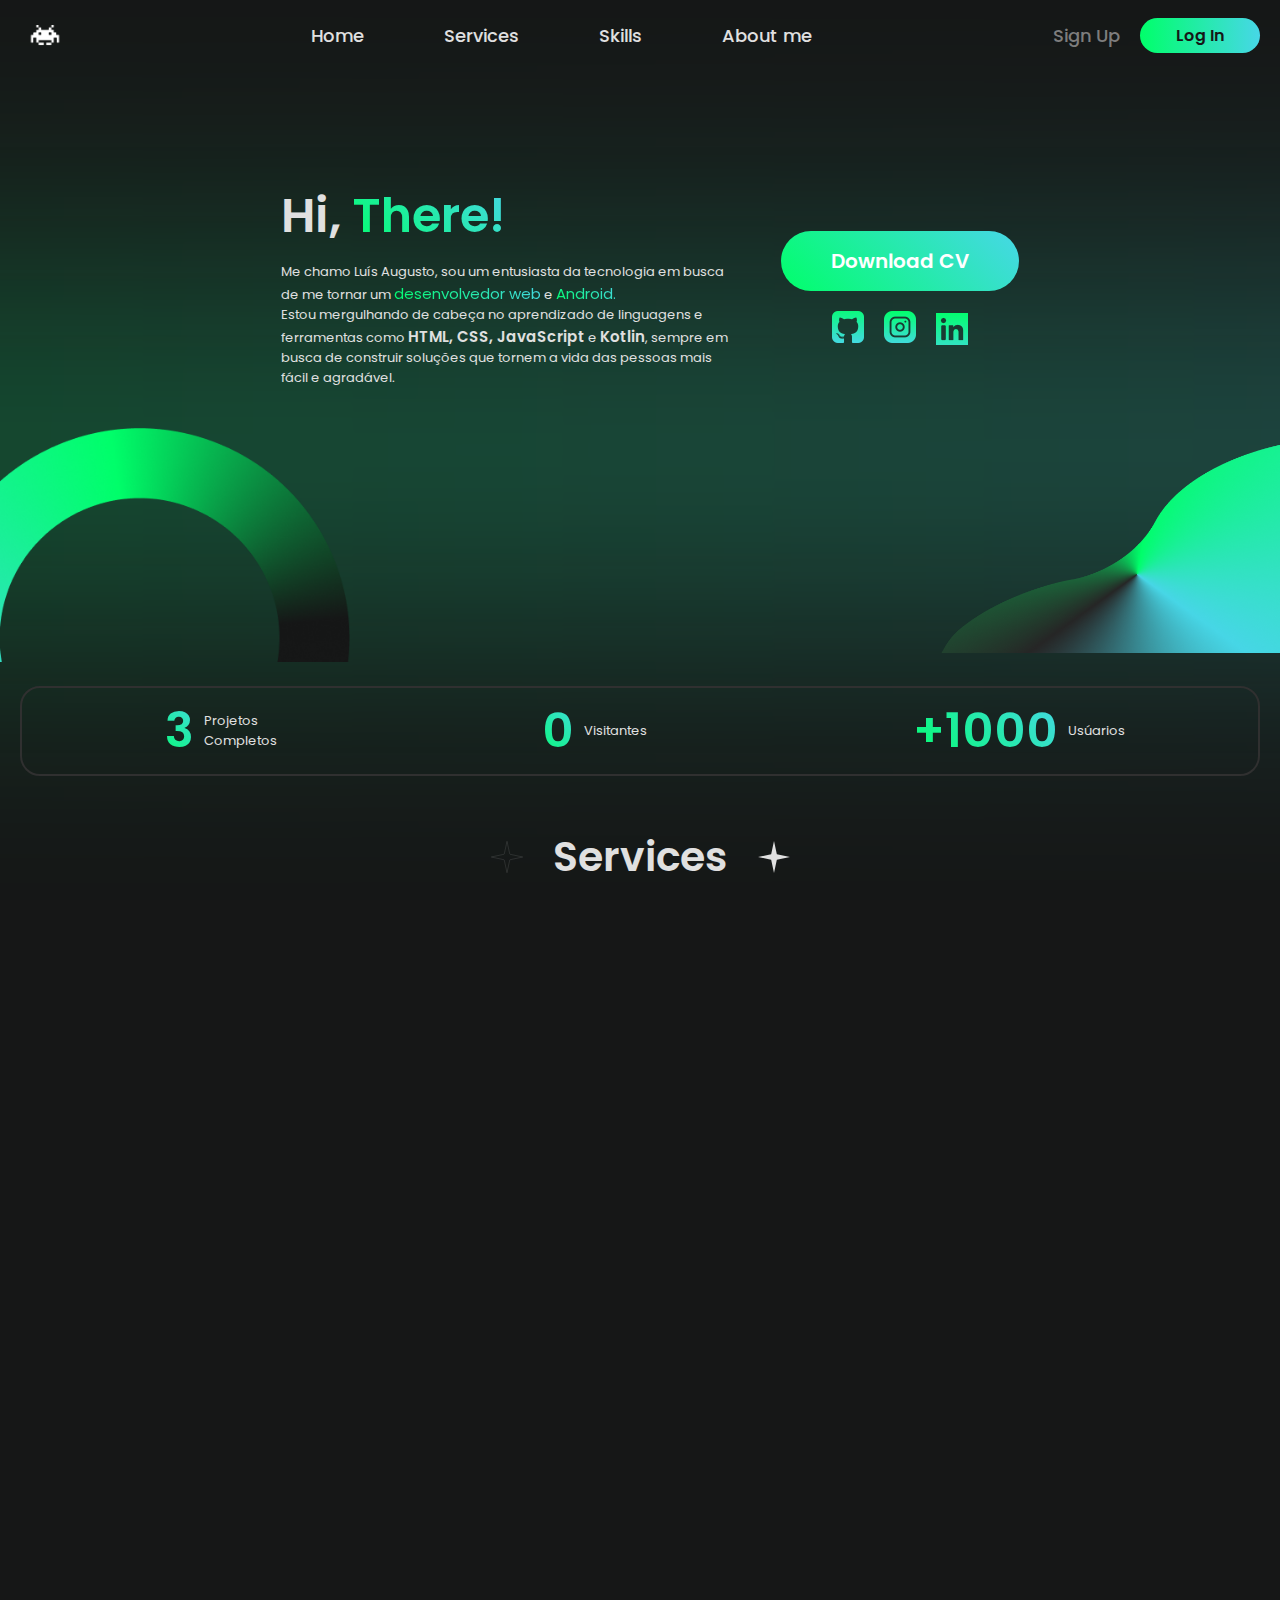
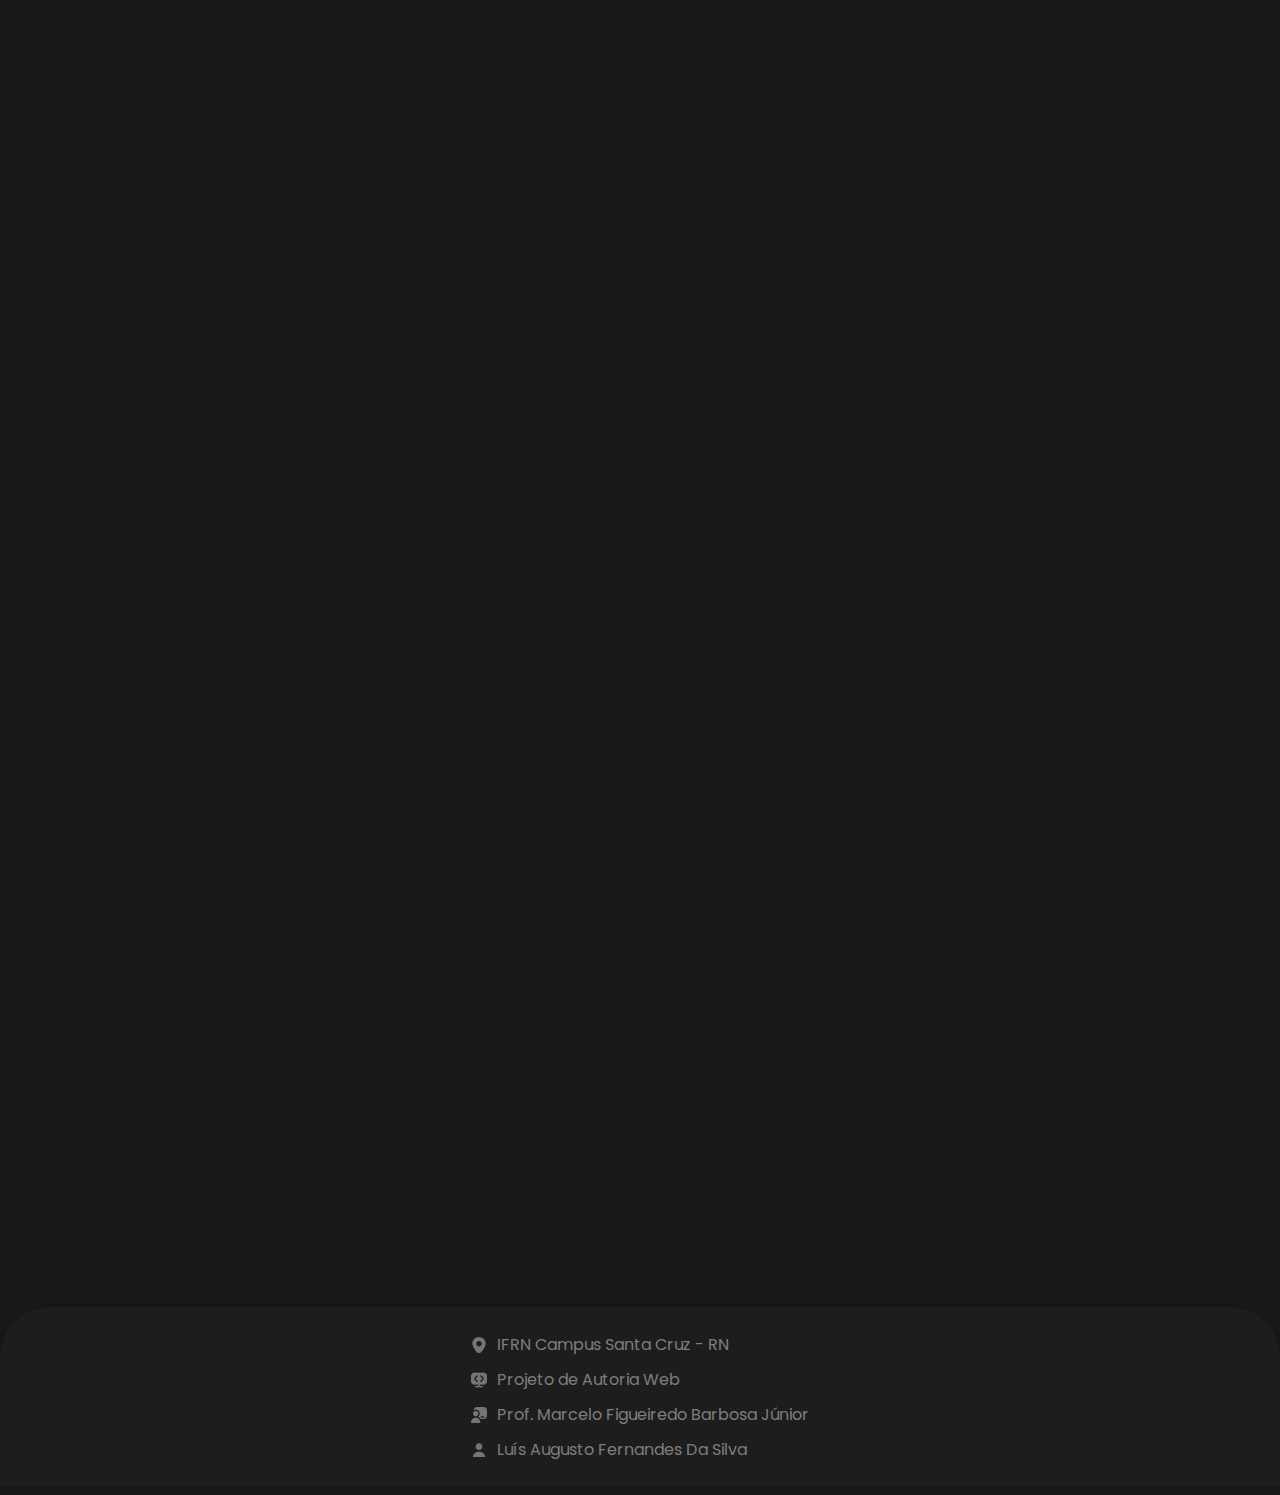
==== commit f1b77e81: "Finalizacao" ====
--- a/index.html
+++ b/index.html
@@ -1,5 +1,4 @@
-
-  <!DOCTYPE html>
+<!DOCTYPE html>
   <html>
 
   <head>
@@ -10,14 +9,14 @@
     <link
       href="https://fonts.googleapis.com/css2?family=Poppins:ital,wght@0,100;0,200;0,300;0,400;0,500;0,600;0,700;0,800;0,900&display=swap"
       rel="stylesheet">
-    <link href="assets/css/style.css" rel="stylesheet" type="text/css" />
-    <title>Augusto - Portifolio</title>
-    <script src="assets/js/script.js" defer></script>
+    <link href="style.css" rel="stylesheet" type="text/css" />
+    <script src="script.js" defer></script>
+    <title>Augusto - Portifoli</title>
   </head>
 
   <body>
     <nav class="navbar">
-      <img src="img/logo.webp" class="logo" alt="Logo" />
+      <img src="logo.webp" class="logo" alt="Logo" />
       <ul>
         <li class="item"><a href="#home">Home</a></li>
         <li class="item"><a href="#servicos">Services</a></li>
@@ -55,21 +54,21 @@
           </div>
           <div class="sociais">
             <a href="https://github.com/LuisAugustoDev" target="_blank">
-              <img src="img/github.svg" alt="Github" class="git"/>
+              <img src="github.svg" alt="Github" class="git"/>
             </a>
             <a href="https://www.instagram.com/lluis.augusto_" target="_blank">
-              <img src="img/instagram.svg" alt="Instagram" class="insta"/>
+              <img src="instagram.svg" alt="Instagram" class="insta"/>
             </a>
-            <img src="img/linkedin.svg" alt="Linkedin" class="linkedin" class="linkedin"/>
+            <img src="linkedin.svg" alt="Linkedin" class="linkedin" class="linkedin"/>
           </div>
         </main>
       </div>
       <div class="conteiner-shapes">
         <div class="circle-shape">
-          <img src="img/circle.png" class="progress" />
+          <img src="circle.png" class="progress" />
         </div>
         <div class="shape">
-          <img src="img/shape.png" class="shape-right" />
+          <img src="shape.png" class="shape-right" />
         </div>
       </div>
       <div id="servicos" class="borda-info fade-in">
@@ -88,20 +87,20 @@
     </div>
     
     <div class="section-services fade-in">
-        <img src="img/star_outlined.svg" alt="Star" />
+        <img src="star_outlined.svg" alt="Star" />
         <h3>Services</h3>
-        <img src="img/star.svg" alt="Star" />
+        <img src="star.svg" alt="Star" />
     </div>
     
     <section class="services fade-in">
         <div class="android">
-            <img src="img/android.svg" />
+            <img src="android.svg" />
             <h3 class="service-android-text">Android</h3>
             <h5 class="service-android">Android development using Java and Kotlin languages. Together with the Jetpack
                 Compose framework.</h5>
         </div>
         <div class="web">
-            <img src="img/tag_html.svg" />
+            <img src="tag_html.svg" />
             <h3 class="service-web-text">Front-End</h3>
             <h5 class="service-web">Front-end development using HTML, CSS and JavaScript.</h5>
         </div>
@@ -112,21 +111,21 @@
             <h3>Skills</h3>
         </div>
         <div class="spot-light">
-            <img src="img/spot.png" />
+            <img src="spot.png" />
         </div>
         <div class="spot-light2">
-            <img src="img/spot.png" />
+            <img src="spot.png" />
         </div>
         <div class="skills-languages">
             <div class="skills-android">
-                <img src="img/java.svg" />
-                <img src="img/kotlin.svg" />
-                <img src="img/figma.svg" />
+                <img src="java.svg" />
+                <img src="kotlin.svg" />
+                <img src="figma.svg" />
             </div>
             <div class="skills-web">
-                <img src="img/html.svg" />
-                <img src="img/css.svg" />
-                <img src="img/javascript.svg" />
+                <img src="html.svg" />
+                <img src="css.svg" />
+                <img src="javascript.svg" />
             </div>
         </div>
     </section>    
@@ -179,19 +178,19 @@
       <footer class="footer">
         <div class="footer-content">
           <div class="footer-item">
-            <img src="img/local.svg" alt="Local" />
+            <img src="local.svg" alt="Local" />
             <p>IFRN Campus Santa Cruz - RN</p>
           </div>
           <div class="footer-item">
-            <img src="img/materia.svg" alt="Matéria" />
+            <img src="materia.svg" alt="Matéria" />
             <p>Projeto de Autoria Web</p>
           </div>
           <div class="footer-item">
-            <img src="img/professor.svg" alt="Professor" />
+            <img src="professor.svg" alt="Professor" />
             <p>Prof. Marcelo Figueiredo Barbosa Júnior</p>
           </div>
           <div class="footer-item">
-            <img src="img/user.svg" alt="Aluno" />
+            <img src="user.svg" alt="Aluno" />
             <p>Luís Augusto Fernandes Da Silva</p>
           </div>
         </div>
--- a/style.css
+++ b/style.css
@@ -0,0 +1,920 @@
+* {
+  padding: 0;
+  margin: 0;
+  box-sizing: border-box;
+}
+
+:root {
+  --bg-color: #161717;
+  --text-color: #e0e0e0;
+  --main-color: #00FF6A;
+  --sec-color: #47D7E7;
+  --sign-up: #7D7D7D;
+  --stroke: #303030;
+  --footer-color: #7D7D7D;
+  --bg-footer: #1D1D1D;
+  --box-color: #1B1B1B;
+}
+
+html {
+  height: 100%;
+  width: 100%;
+  scroll-behavior: smooth;
+  background-color: var(--bg-color);
+}
+
+.home {
+  display: flex;
+  justify-content: center;
+  align-itens: center;
+  flex-direction: column;
+}
+
+li {
+  color: var(--text-color);
+  text-decoration: none; /* Remove sublinhado padrão */
+  list-style-type: none; /* Remove estilo padrão da lista */
+  position: relative; /* Para posicionar o pseudo-elemento */
+  font-family: 'Poppins', sans-serif;
+  font-size: 18px;
+  font-weight: 500; 
+}
+
+.logo {
+  width: 50px;
+  height: 50px;
+}
+
+.navbar {
+  display: flex;
+  align-items: center;
+  justify-content: space-between; /* Espaça a logo, menu e botões */
+  width: 100%;
+  height: 70px;
+  padding: 0 20px;
+  z-index: 1000;
+}
+
+/* Estilo para o <ul> dentro da navbar */
+.navbar ul {
+  display: flex;
+  list-style-type: none;
+  margin: 0;
+  padding: 0;
+  gap: 80px; /* Controla o espaçamento entre os itens do menu */
+  justify-content: center; /* Centraliza os itens do menu */
+}
+
+.navbar a{
+  text-decoration: none;
+  color: var(--text-color);
+}
+
+.navbar .item::after {
+  content: ""; /* Necessário para mostrar o pseudo-elemento */
+  position: absolute; /* Posiciona o pseudo-elemento em relação ao li */
+  left: 0; /* Inicia a partir do lado esquerdo */
+  right: 0; /* Vai até o lado direito */
+  bottom: 0; /* Posiciona na parte inferior do li */
+  height: 2px; /* Altura do sublinhado */
+  background: linear-gradient(45deg, #00FF6A, #47D7E7); /* Gradiente desejado */
+  transform: scaleX(0); /* Inicialmente invisível */
+  transition: transform 0.3s ease; /* Transição suave */
+}
+
+.navbar .item:hover::after {
+  transform: scaleX(1); /* Faz o sublinhado aparecer */
+}
+
+.logar {
+  display: flex; /* Agrupa os botões de autenticação */
+  align-items: center; /* Alinha verticalmente os itens do grupo */
+  gap: 20px; /* Espaço entre os botões */
+}
+
+.signup {
+  color: var(--sign-up);
+  background-color: transparent;
+  border: none;
+  font-family: 'Poppins', sans-serif;
+  font-size: 18px;
+  font-weight: 500;
+  cursor: pointer; /* Adiciona um indicador de que é clicável */
+}
+
+.login {
+  background: linear-gradient(90deg, var(--main-color), var(--sec-color));
+  cursor: pointer;
+  border: none;
+  width: 120px;
+  height: 35px;
+  border-radius: 30px;
+  font-size: 16px;
+  color: var(--bg-color);
+  font-family: 'Poppins', sans-serif;
+  font-weight: 600; 
+}
+
+.text-gradient {
+    font-size: 48px; /* Tamanho da fonte */
+    background: linear-gradient(45deg, #00FF6A, #47D7E7); /* Gradiente desejado */
+    -webkit-background-clip: text; /* Clipagem do fundo para o texto */
+    -webkit-text-fill-color: transparent; /* Preenchimento do texto transparente */
+    display: inline-block; /* Para que o gradiente funcione corretamente */
+    font-family: 'Poppins', sans-serif;
+    font-weight: 600; 
+}
+.text-normal {
+    font-size: 48px; /* Mesmo tamanho da fonte */
+    color: #e0e0e0; /* Cor desejada */
+    font-family: 'Poppins', sans-serif;
+    font-weight: 600; 
+}
+
+.text-normal-apresentacao {
+    font-size: 13px; /* Mesmo tamanho da fonte */
+    color: #e0e0e0; /* Cor desejada */
+    font-family: 'Poppins', sans-serif;
+    font-weight: 400; 
+}
+
+.text-gradient-apresentacao {
+    font-size: 15px; /* Tamanho da fonte */
+    background: linear-gradient(45deg, var(--main-color), var(--sec-color)); /* Gradiente desejado */
+    -webkit-background-clip: text; /* Clipagem do fundo para o texto */
+    -webkit-text-fill-color: transparent; /* Preenchimento do texto transparente */
+    display: inline-block; /* Para que o gradiente funcione corretamente */
+    font-family: 'Poppins', sans-serif;
+    font-weight: 400; 
+}
+
+.text-bold {
+      font-size: 15px; /* Mesmo tamanho da fonte */
+      color: var(--text-color); /* Cor desejada */
+      font-family: 'Poppins', sans-serif;
+      font-weight: 600; 
+}
+
+.shine-bg {
+  position: absolute;
+  top: 0; /* Alinha ao topo */
+  left: 0; /* Alinha à esquerda */
+  width: 100%; /* Largura total */
+  height: 100%; /* Altura total */
+  background-size: cover; /* Faz a imagem cobrir toda a área da div */
+  background-position: center; /* Centraliza a imagem */
+  z-index: -2; /* Coloca a imagem atrás dos outros elementos */
+  background-image: url(shine.svg);
+}
+
+.text-normal, .text-gradient {
+  font-size: 48px;
+  font-weight: 600;
+  color: var(--text-color);
+}
+
+.text-gradient {
+  background: linear-gradient(45deg, var(--main-color), var(--sec-color));
+  -webkit-background-clip: text;
+  -webkit-text-fill-color: transparent;
+}
+
+.container {
+  display: flex;
+  align-items: center; /* Alinha verticalmente no centro */
+  justify-content: center; /* Centraliza horizontalmente os itens */
+  margin: 80px 20px 20px 20px;
+  margin-top: 160px;
+}
+
+.apresentacao {
+  flex: 1;
+  max-width: 500px; /* Define uma largura máxima para limitar o espaço usado */
+  padding: 20px;
+  margin-right: 20px;
+}
+
+.apresentacao2 {
+  margin-top: 10px;
+}
+
+.curriculo {
+  display: flex;
+  align-items: flex-start;
+  margin-left: 0; /* Remove a margem para aproximar do texto */
+}
+
+.cv-button {
+  background: linear-gradient(45deg, var(--main-color), var(--sec-color));
+  border-radius: 30px;
+  padding: 15px 50px;
+  font-size: 20px;
+  border: none;
+  color: white;
+  font-family: "Poppins", sans-serif;
+  font-weight: 600;
+  cursor: pointer;
+  transition: transform 0.3s ease;
+  margin-top: 10px;
+}
+
+.cv-button:hover {
+    transform: translateY(-10px);
+}
+
+.sociais {
+  display: flex;
+  flex-direction: row; /* Alinha as imagens em linha */
+  justify-content: center; /* Centraliza as imagens dentro da div */
+  align-items: center; /* Alinha as imagens verticalmente no centro */
+}
+
+.sociais img {
+  width: 32px;
+  height: 32px;
+  margin: 0 10px; /* Espaçamento opcional entre as imagens */
+  margin-top: 20px;
+}
+
+.git {
+  transition: transform 0.3s ease;
+}
+
+.git:hover {
+  transform: scale(1.1);
+}
+
+.insta {
+  transition: transform 0.3s ease;
+}
+
+.insta:hover {
+  transform: scale(1.1);
+}
+
+.linkedin {
+  transition: transform 0.3s ease;
+}
+
+.linkedin:hover {
+  transform: scale(1.1);
+}
+
+.conteiner-shapes {
+  display: flex;
+  justify-content: space-between; /* Coloca um elemento na esquerda e outro na direita */
+  align-items: center; /* Centraliza verticalmente caso haja diferença de altura */
+  
+}
+
+.progress, .shape-right {
+  width: 350px; /* Ajuste o tamanho conforme necessário */
+  height: auto; /* Mantém a proporção da imagem */
+}
+
+.info-projects {
+  display: flex;
+  justify-content: center; /* Centraliza o conteúdo horizontalmente */
+  align-items: center; /* Centraliza o conteúdo verticalmente */
+}
+
+.borda-info {
+  display: flex;
+  justify-content: space-around; /* Espaça os elementos uniformemente */
+  align-items: center;
+  width: calc(100% - 40px);
+  height: 90px;
+  border: 2px solid var(--stroke);
+  border-radius: 20px;
+  padding: 0 20px;
+  margin: 20px;
+  gap: 30px;
+}
+
+.text-info span,
+.visitors span,
+.user span {
+  margin-left: 10px; /* Adiciona espaçamento vertical entre os spans */
+}
+
+.text-info, .visitors, .user {
+  display: flex;
+  flex-direction: row; /* Alinha o texto em coluna */
+  align-items: center; /* Centraliza verticalmente */
+}
+
+.fade-in {
+  opacity: 0;  /* Inicialmente invisível */
+  transition: opacity 1s ease-out; /* Transição suave para visibilidade */
+}
+
+.fade-in.visible {
+  opacity: 1; /* Torna o elemento visível */
+}
+
+.section-services {
+  display: flex;
+  color: var(--text-color);
+  flex-direction: row;
+  justify-content: center;
+  align-items: center;
+  font-family: "Poppins", sans-serif;
+  font-weight: 400;
+  font-size: 35px;
+  margin-top: 50px;
+}
+
+.section-services h3 {
+  font-weight: 600;
+}
+
+
+.section-services img {
+  width: 32px;
+  height: 32px;
+  margin: 0px 30px;
+}
+
+.services {
+  display: flex;
+  flex-direction: row;
+  justify-content: center;
+  align-items: stretch; /* Garante que ambas as divs tenham a mesma altura */
+  gap: 20px; /* Espaço entre os serviços Android e Web */
+  color: var(--bg-color);
+}
+
+.android {
+  display: flex;
+  flex-direction: column;
+  justify-content: center;
+  align-items: center;
+  background: linear-gradient(45deg, var(--main-color), var(--sec-color));
+  padding: 15px;
+  font-family: "Poppins", sans-serif;
+  font-weight: 300;
+  margin: 30px 0px;
+  border-radius: 20px;
+  font-size: 20px;
+  height: 400px;
+  width: 250px; /* Tamanho fixo para ambas as divs ficarem uniformes */
+  box-sizing: border-box; /* Inclui padding na largura */
+}
+
+.web {
+  display: flex;
+  flex-direction: column;
+  justify-content: center;
+  align-items: center;
+  background: linear-gradient(45deg, var(--main-color), var(--sec-color));
+  padding: 15px;
+  font-family: "Poppins", sans-serif;
+  font-weight: 300;
+  margin: 30px 0px;
+  border-radius: 20px;
+  font-size: 20px;
+  height: 400px;
+  width: 250px; /* Tamanho fixo para ambas as divs ficarem uniformes */
+  box-sizing: border-box; /* Inclui padding na largura */
+}
+
+.img, .web img {
+  width: 64px;
+  height: 64px;
+  margin-bottom: 15px; /* Espaço entre a imagem e o texto */
+}
+
+.service-android-text, .service-web-text {
+  font-weight: 500;
+  margin-bottom: 10px; /* Espaço entre o título e a descrição */
+  font-size: 18px;
+  text-align: center;
+}
+
+.service-android{
+  font-family: "Poppins", sans-serif;
+  font-weight: 200;
+  font-size: 14px;
+  text-align: center;
+  margin-top: 10px;
+  line-height: 1.5;
+}
+
+.service-web {
+  
+  font-family: "Poppins", sans-serif;
+  font-weight: 200;
+  font-size: 14px;
+  text-align: center;
+  max-width: 150px;
+  margin-top: 10px;
+  line-height: 1.5;
+}
+
+.skills-languages {
+  display: flex;
+  flex-direction: column;
+  justify-content: center;
+  align-items: center;
+  margin-top: 80px;
+  gap: 30px; /* Espaço entre as duas linhas de imagens */
+}
+
+.skills-android, .skills-web {
+  display: grid;
+  grid-template-columns: repeat(3, 64px); /* 3 colunas com largura de 64px cada */
+  gap: 100px; /* Espaço entre as imagens */
+  justify-content: center;
+}
+
+.skills-android img, .skills-web img {
+  width: 64px;
+  height: 64px;
+}
+
+.skills-section {
+  position: relative;
+  padding: 0;
+}
+
+.spot-light {
+  position: absolute;
+  top: 0; /* Ou ajuste conforme necessário */
+  right: 0; /* Alinha à direita */
+  z-index: -1; /* Coloca o brilho atrás dos elementos */
+  opacity: 0.5; /* Ajuste de transparência, se necessário */
+}
+
+.spot-light img {
+  position: relative; /* Para usar com right */
+  right: 0; /* Alinha a imagem à borda direita */
+}
+
+.spot-light2 {
+  position: absolute;
+  top: 0; /* Ou ajuste conforme necessário */
+  left: 0; /* Alinha à direita */
+  z-index: -1; /* Coloca o brilho atrás dos elementos */
+  opacity: 0.5; /* Ajuste de transparência, se necessário */
+}
+
+.spot-light2 img {
+  position: relative; /* Para usar com right */
+  left: 0; /* Alinha a imagem à borda direita */
+  transform: rotate(180deg);
+}
+
+.form-container {
+  max-width: 600px;
+  margin: 80px auto;
+  background: var(--bg-color);
+  padding: 20px;
+  border-radius: 8px;
+}
+
+h1 {
+  text-align: center;
+  margin-bottom: 20px;
+  color: var(--text-color);
+  font-family: "Poppins", sans-serif;
+  font-weight: 600;
+  font-size: 30px;
+}
+
+label {
+  display: block;
+  margin-bottom: 5px;
+  color: var(--text-color);
+  font-family: "Poppins", sans-serif;
+  font-weight: 500;
+  font-size: 13px;
+}
+
+.custom-input, select, textarea {
+  width: 100%;
+  padding: 10px;
+  margin-bottom: 15px;
+  border: 1px solid #ccc;
+  border-radius: 4px;
+  font-size: 16px;
+}
+
+.send {
+  width: 100%;
+  padding: 10px;
+  background: linear-gradient(90deg, var(--main-color), var(--sec-color));
+  border: none;
+  border-radius: 20px; /* Arredondamento das bordas */
+  color: var(--bg-color);
+  font-size: 18px;
+  cursor: pointer;
+  font-family: "Poppins", sans-serif;
+  font-weight: 600;
+  transition: background 0.3s, box-shadow 0.3s; /* Transição suave para a cor e sombra */
+}
+
+/* Efeito de brilho padrão */
+.send {
+  box-shadow: 0 0 10px rgba(71, 215, 231, 0.2), /* Brilho suave */
+              0 0 20px rgba(0, 255, 106, 0.3); /* Brilho mais forte */
+}
+
+/* Efeito de brilho ao passar o mouse */
+.send:hover {
+  background: linear-gradient(90deg, var(--main-color), var(--sec-color));
+  box-shadow: 0 0 20px rgba(71, 215, 231, 0.6), /* Aumenta o brilho */
+              0 0 30px rgba(0, 255, 106, 0.8); /* Aumenta o brilho mais forte */
+}
+
+
+.custom-input {
+  background-color: #161717; /* Cor de fundo */
+  border: 2px solid transparent; /* Borda transparente */
+  border-radius: 10px; /* Arredondamento das bordas */
+  padding: 10px 15px; /* Espaçamento interno */
+  font-size: 16px; /* Tamanho da fonte */
+  color: var(--text-color); /* Cor do texto */
+  outline: none; /* Remove o contorno padrão ao focar */
+  resize: none;
+  transition: border 0.3s ease; /* Transição suave para a borda */
+  background-image: linear-gradient(var(--bg-color), var(--bg-color)), linear-gradient(45deg, var(--main-color), var(--sec-color)); /* Gradiente */
+  background-clip: padding-box, border-box; /* Clip para as bordas */
+  background-origin: border-box; /* Para que o gradiente apareça corretamente */
+}
+
+.custom-input::placeholder {
+  color: rgba(255, 255, 255, 0.5); /* Cor do texto do placeholder */
+}
+
+.footer {
+  display: flex;
+  justify-content: center;
+  align-items: center;
+  background-color: var(--bg-footer); /* Cor de fundo */
+  color: var(--footer-color); /* Cor do texto */
+  padding: 20px; /* Espaçamento interno */
+  text-align: center; /* Centraliza o texto */
+  position: relative; /* Para posicionamento adequado */
+  bottom: 0; /* Alinha na parte inferior */
+  width: 100%; /* Ocupa toda a largura */
+  border-radius: 50px 50px 0 0; /* Arredonda apenas as bordas esquerda e direita */
+}
+
+.footer-content {
+  display: flex; /* Torna o contêiner flexível */
+  flex-direction: column; /* Organiza os itens em coluna */
+  align-items: flex-start; /* Alinha todos os itens à esquerda */
+}
+
+.footer-item {
+  display: flex; /* Torna cada item flexível */
+  align-items: center; /* Alinha a imagem e o texto verticalmente */
+  gap: 10px; /* Espaçamento entre a imagem e o texto */
+  margin-bottom: 10px; /* Espaço abaixo de cada item */
+}
+
+.footer-item {
+  margin: 5px 0; /* Espaçamento entre os itens */
+  font-family: "Poppins", sans-serif; /* Fonte */
+  font-size: 16px; /* Tamanho da fonte */
+}
+
+.footer img {
+  width: 16px;
+  height: 16px;
+}
+
+.local {
+  display: flex;
+  flex-direction: row;
+  justify-content: center;
+  align-items: center;
+  gap: 20px
+}
+
+.bg-about {
+  display: flex;
+  flex-direction: column;
+  align-items: center;
+  justify-content: center;
+  text-align: center;
+  position: relative;
+  width: 100%;
+  height: 100vh;
+  padding: 20px;
+  background-image: url('circle.png'), url('spot.png');
+  background-repeat: no-repeat;
+  background-position: left bottom, right bottom;
+  
+}
+
+.alien-img {
+  margin-top: 20px;
+}
+
+.alien-img img {
+  width: 128px; /* Ajuste conforme necessário */
+  height: 128px;
+}
+
+.container-about {
+  display: flex;
+  align-items: center; /* Alinha verticalmente no centro */
+  justify-content: center; /* Centraliza horizontalmente os itens */
+  flex-direction: column;
+}
+
+.bg-about {
+  display: flex;
+  flex-direction: column;
+  align-items: center;
+  justify-content: center;
+  text-align: center;
+  width: 100%;
+  padding: 20px;
+}
+
+.container-about {
+  display: flex;
+  flex-direction: column;
+  align-items: center;
+  text-align: center;
+}
+
+.apresentacao-about{
+  max-width: 500px; /* Define uma largura máxima para limitar o texto */
+  text-align: center; /* Ajuste opcional para melhorar a apresentação do texto */
+  margin: 20px auto; 
+}
+
+.apresentacao-about span {
+  font-size: 15px; /* Mesmo tamanho da fonte */
+  color: var(--text-color); /* Cor desejada */
+  font-family: 'Poppins', sans-serif;
+  font-weight: 400;
+  line-height: 1.5;
+}
+
+.custom-input-login {
+  background-color: #1b1b1b; /* Cor de fundo */
+  border: 2px solid transparent; /* Borda transparente */
+  border-radius: 10px; /* Arredondamento das bordas */
+  padding: 10px 15px; /* Espaçamento interno */
+  font-size: 16px; /* Tamanho da fonte */
+  color: var(--text-color); /* Cor do texto */
+  outline: none; /* Remove o contorno padrão ao focar */
+  resize: none;
+  width: 100%;
+  transition: border 0.3s ease; /* Transição suave para a borda */
+  background-image: linear-gradient(#1b1b1b, #1b1b1b), linear-gradient(45deg, var(--main-color), var(--sec-color)); /* Gradiente */
+  background-clip: padding-box, border-box; /* Clip para as bordas */
+  background-origin: border-box; /* Para que o gradiente apareça corretamente */
+}
+
+.login-container {
+  display: flex;
+  flex-direction: column;
+  justify-content: center;
+  background-color: #1B1B1B; /* Cor de fundo do formulário */
+  padding: 30px; /* Espaçamento interno */
+  border-radius: 20px; /* Bordas arredondadas */
+  color: var(--text-color); /* Cor do texto */
+}
+
+/* Estilo para os rótulos */
+.login-container label {
+    margin-top: 15px; /* Espaçamento acima dos rótulos */
+    display: block; /* Faz o rótulo ocupar toda a largura */
+    text-align: left; /* Alinha o texto à esquerda */
+    color: var(--text-color);
+    font-family: "Poppins", sans-serif;
+    font-size: 12px;
+    font-weight: 500;
+}
+
+.send-about {
+  width: 100%;
+  padding: 10px;
+  background: linear-gradient(90deg, var(--main-color), var(--sec-color));
+  border: none;
+  border-radius: 20px; /* Arredondamento das bordas */
+  color: var(--bg-color);
+  font-size: 18px;
+  cursor: pointer;
+  margin-top: 20px;
+  font-family: "Poppins", sans-serif;
+  font-weight: 600;
+  transition: background 0.3s, box-shadow 0.3s; /* Transição suave para a cor e sombra */
+}
+
+/* Efeito de brilho padrão */
+.send-about {
+  box-shadow: 0 0 10px rgba(71, 215, 231, 0.1), /* Brilho suave */
+              0 0 20px rgba(0, 255, 106, 0.2); /* Brilho mais forte */
+}
+
+/* Efeito de brilho ao passar o mouse */
+.send-about:hover {
+  background: linear-gradient(90deg, var(--main-color), var(--sec-color));
+  box-shadow: 0 0 20px rgba(71, 215, 231, 0.4), /* Aumenta o brilho */
+              0 0 30px rgba(0, 255, 106, 0.6); /* Aumenta o brilho mais forte */
+}
+
+.alien-logo{
+  display: flex;
+  flex-direction: row;
+  align-items: center;
+  justify-content: center;
+}
+
+.logo-login {
+  
+  width: 80px;
+  height: 80px;
+  object-fit: cover; /* Cobre o espaço do contêiner, cortando partes da imagem se necessário */
+}
+
+.what-is {
+  margin: 10px 0;
+}
+
+.what {
+  color: #4f4f4f;
+  font-size: 16px;
+  font-family: "Poppins", sans-serif;
+  font-weight: 600;
+  display: block; /* Faz o rótulo ocupar toda a largura */
+  text-align: left; /* Alinha o texto à esquerda */
+}
+
+.section-checkbox {
+  display: flex;
+  flex-direction: row;
+  gap: 10px;
+}
+
+input[type="checkbox"] {
+  display: none; /* Oculta o checkbox padrão */
+}
+
+.section-checkbox label {
+  position: relative;
+  padding-left: 30px;
+  cursor: pointer;
+  font-size: 14px;
+  color: var(--text-color);
+  display: inline-flex;
+  align-items: center;
+  font-family: 'Poppins', sans-serif;
+  font-weight: 400;
+}
+
+ .section-checkbox label::before {
+  content: '';
+  position: absolute;
+  left: 0;
+  width: 20px;
+  height: 20px;
+  background-color: #2e2e2e;
+  border-radius: 5px;
+  transition: background-color 0.3s ease, background-image 0.3s ease;
+}
+
+/* Quando o checkbox estiver selecionado, aplique o gradiente */
+input[type="checkbox"]:checked + label::before {
+  background-image: linear-gradient(135deg, var(--main-color), var(--sec-color));
+}
+
+input[type="checkbox"]:checked + label::after {
+  content: '✓';
+  position: absolute;
+  left: 4px;
+  color: #fff;
+  font-size: 14px;
+  font-weight: bold;
+}
+
+.sign-text {
+    font-size: 35px; /* Mesmo tamanho da fonte */
+    color: #e0e0e0; /* Cor desejada */
+    font-family: 'Poppins', sans-serif;
+    font-weight: 600; 
+}
+
+.send-submit {
+  width: 100%;
+  padding: 10px;
+  background: linear-gradient(90deg, var(--main-color), var(--sec-color));
+  border: none;
+  border-radius: 20px; /* Arredondamento das bordas */
+  color: var(--bg-color);
+  font-size: 16px;
+  cursor: pointer;
+  margin: 15px 0;
+  font-family: "Poppins", sans-serif;
+  font-weight: 600;
+  transition: background 0.3s, box-shadow 0.3s; /* Transição suave para a cor e sombra */
+}
+
+/* Efeito de brilho padrão */
+.send-submit {
+  box-shadow: 0 0 10px rgba(71, 215, 231, 0.1), /* Brilho suave */
+              0 0 20px rgba(0, 255, 106, 0.2); /* Brilho mais forte */
+}
+
+/* Efeito de brilho ao passar o mouse */
+.send-submit:hover {
+  background: linear-gradient(90deg, var(--main-color), var(--sec-color));
+  box-shadow: 0 0 20px rgba(71, 215, 231, 0.4), /* Aumenta o brilho */
+              0 0 30px rgba(0, 255, 106, 0.6); /* Aumenta o brilho mais forte */
+}
+
+.reset-label {
+  display: inline-block;
+  margin-top: 10px;
+  cursor: pointer;
+}
+
+.reset-button{
+  background: linear-gradient(135deg, var(--main-color), var(--sec-color));
+  border-radius: 10px;
+  padding: 10px;
+  border: none;
+  appearance: none;
+  font-family: 'Poppins', sans-serif;
+  font-weight: 500;
+  font-size: 14px;
+}
+
+.feedback{
+  display: flex;
+  align-items: center;
+  flex-direction: column;
+  justify-content: center;
+  margin: 0 0 50px 0;
+}
+
+.feedback-container {
+    width: 90%;
+    max-width: 400px;
+    padding: 20px;
+    border-radius: 10px;
+    color: var(--text-color);
+    background-color: #212121;
+    text-align: center;
+}
+
+.feedback-container h2{
+  font-family: 'Poppins', sans-serif;
+  font-weight: 500;
+  
+}
+
+.text-field {
+  border-radius: 10px;
+  color: #909090;
+  background-color: #282828;
+}
+
+.range-container {
+  display: flex;
+  align-items: center;
+  justify-content: center;
+  margin: 10px 0;
+}
+
+input[type="range"] {
+  width: 70%;
+  margin-right: 10px;
+  -webkit-appearance: none;
+  appearance: none;
+  height: 5px;
+  border-radius: 5px;
+  outline: none;
+  cursor: pointer;
+  background: linear-gradient(135deg, var(--main-color), var(--sec-color)); /* Gradiente */
+}
+
+input[type="range"]::-webkit-slider-thumb {
+  -webkit-appearance: none;
+  appearance: none;
+  width: 15px;
+  height: 15px;
+  border-radius: 50%;
+  background: #fff; /* Cor do polegar */
+  cursor: pointer;
+}
+
+input[type="range"]::-moz-range-thumb {
+  width: 15px;
+  height: 15px;
+  border-radius: 50%;
+  background: #fff; /* Cor do polegar */
+  cursor: pointer;
+}
+
+#rating-value {
+  font-size: 1.2rem;
+  color: var(--text-color);
+  font-weight: bold;
+}
